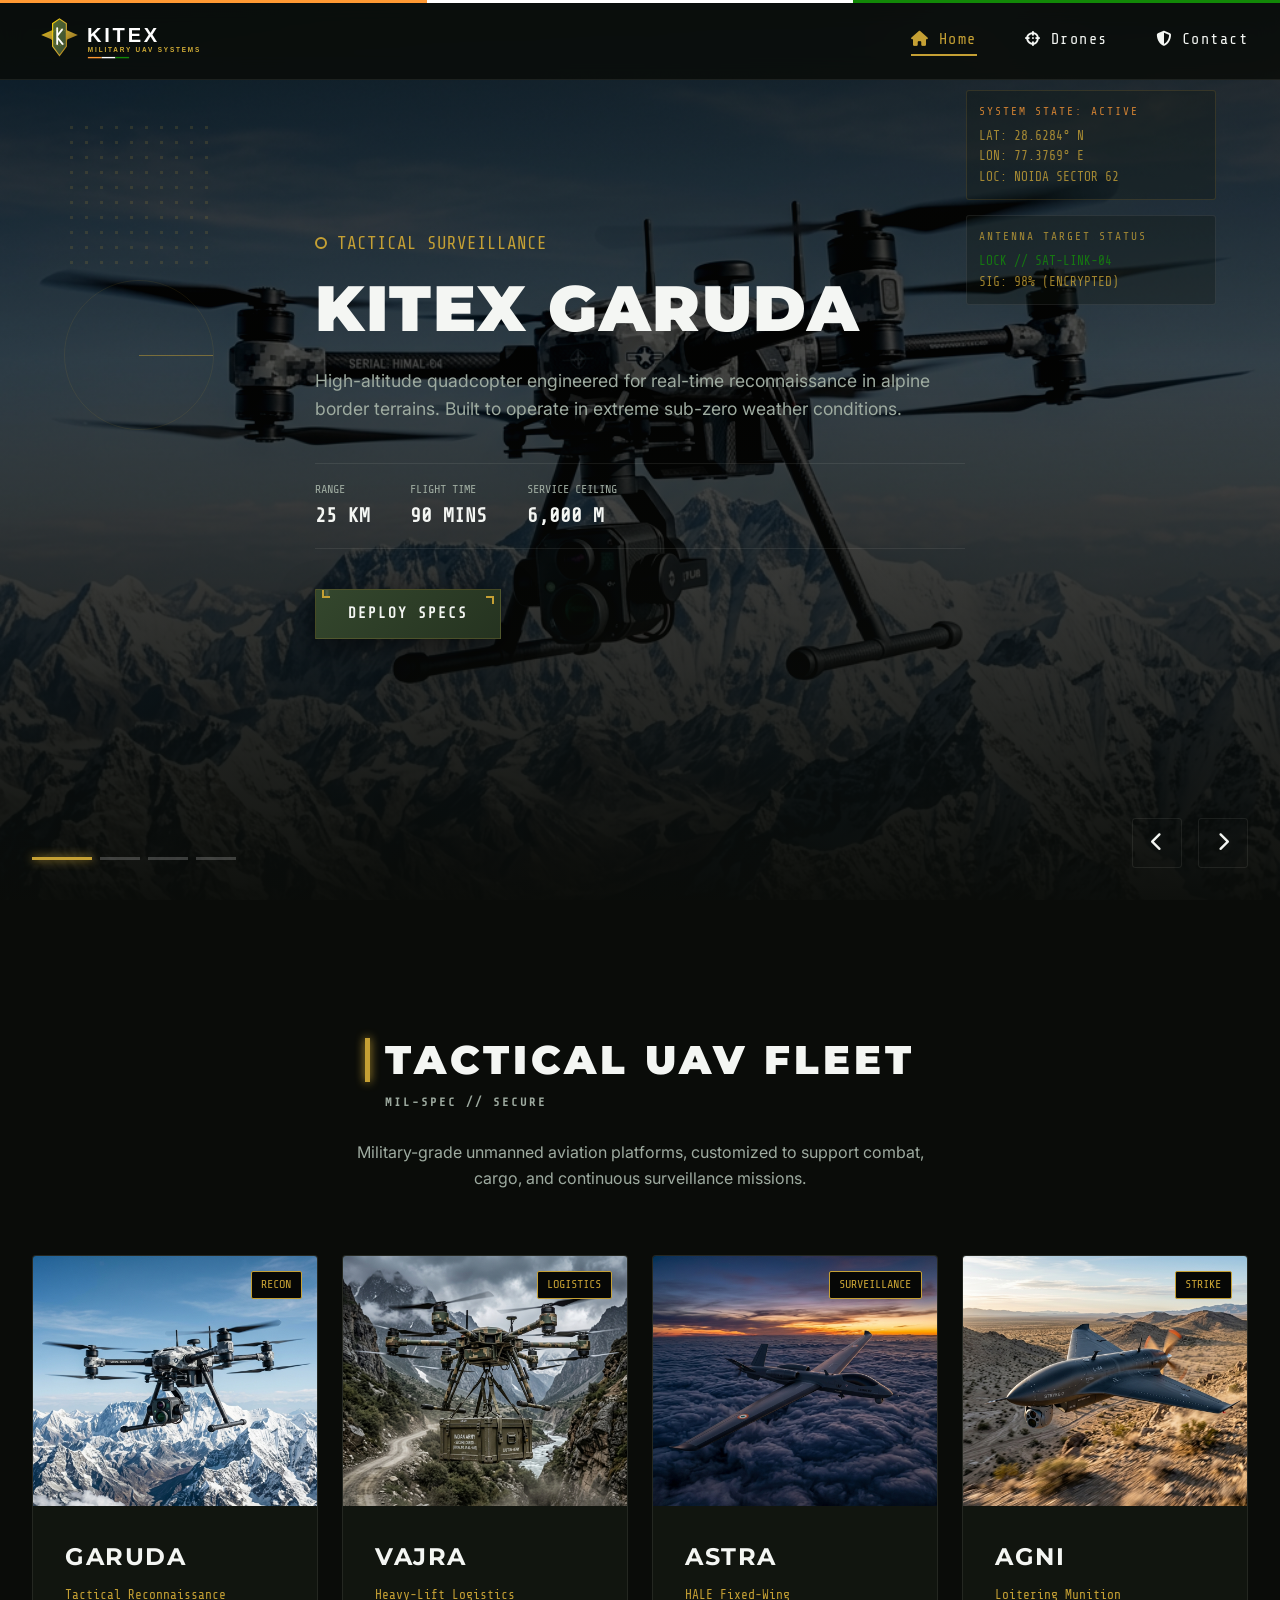
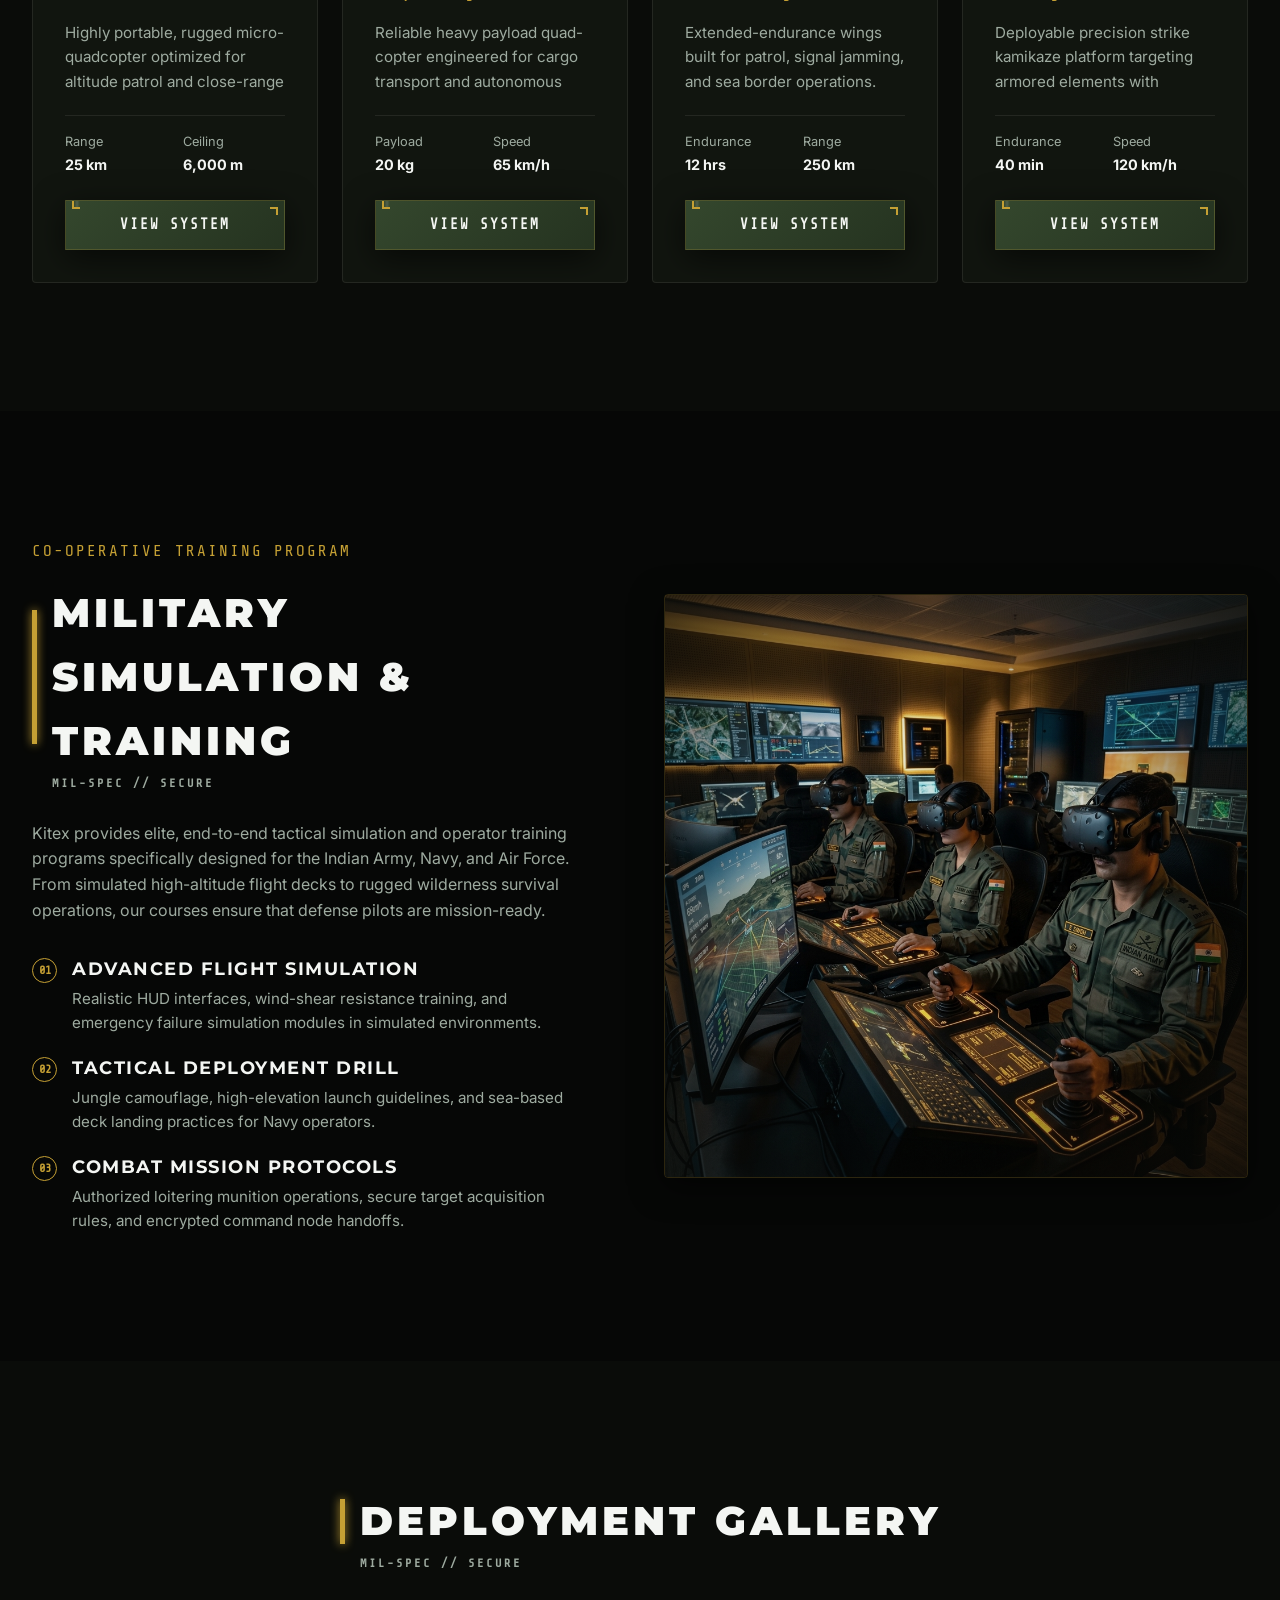
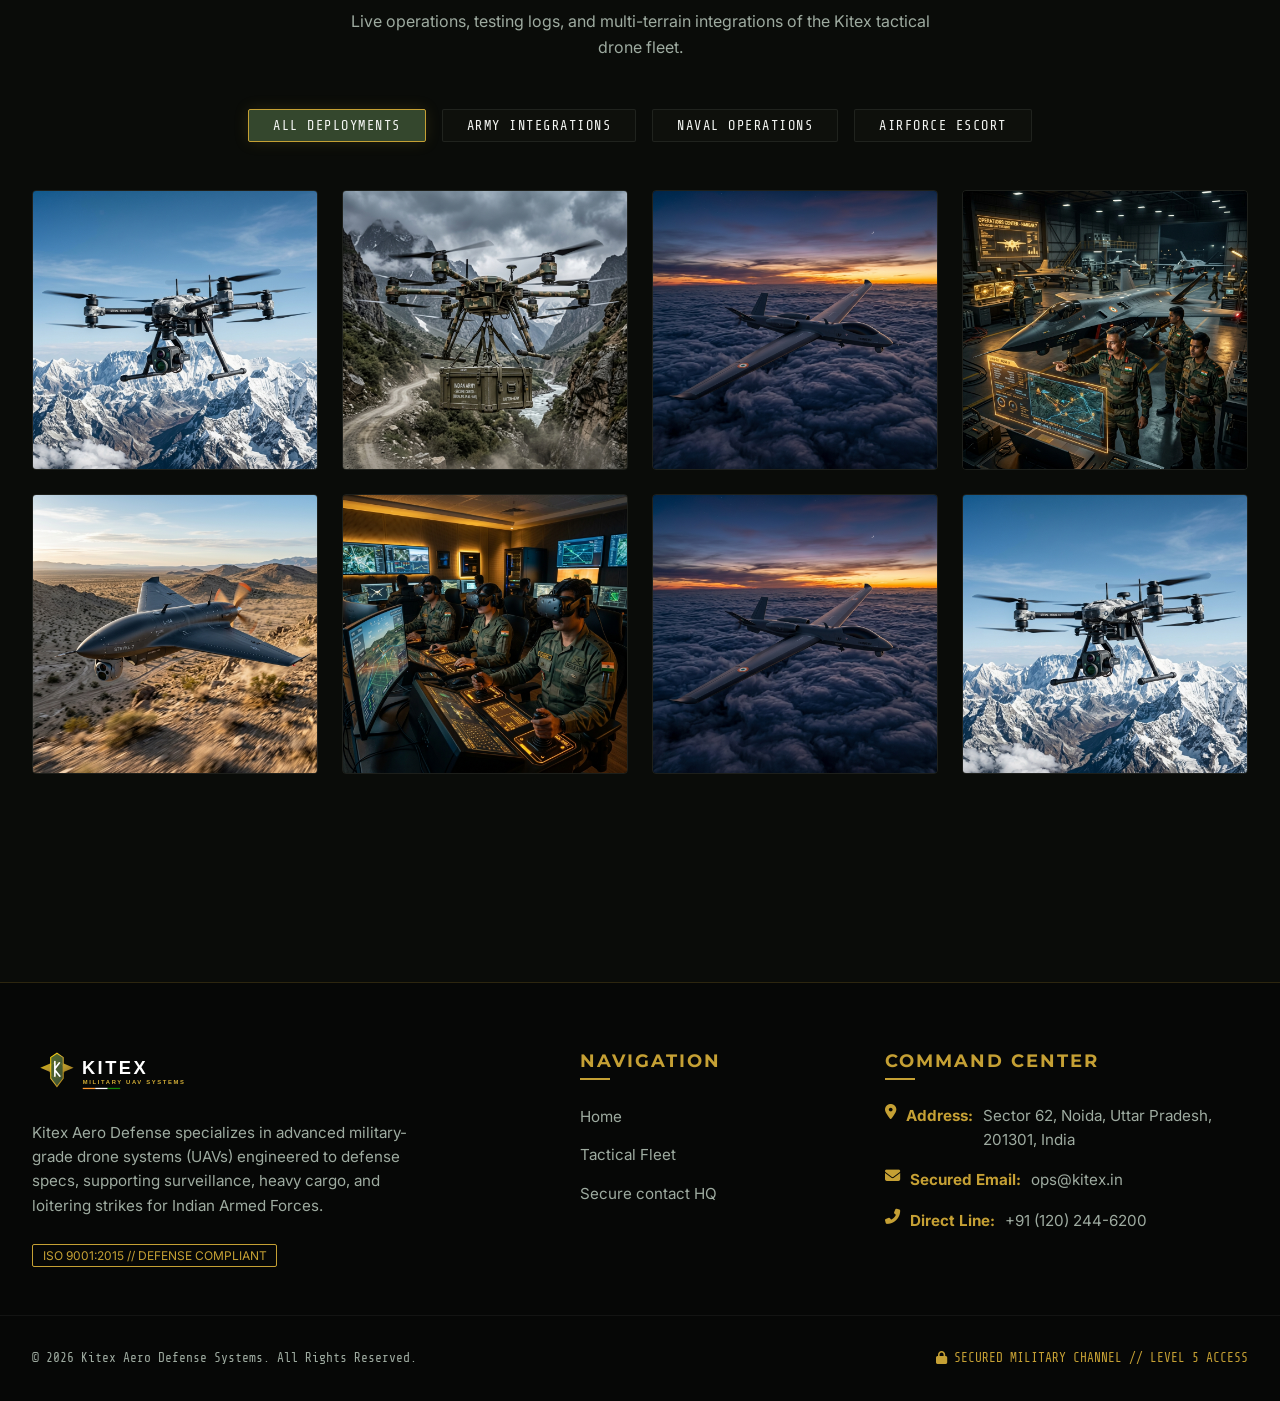
==== index.html @ 81654635 "first commit" ====
<!DOCTYPE html>
<html lang="en">
<head>
  <meta charset="UTF-8">
  <meta name="viewport" content="width=device-width, initial-scale=1.0">
  <title>Kitex | Military UAV Systems & Tactical Defense Drones</title>
  <meta name="description" content="Kitex designs and manufactures premium military-grade unmanned aerial systems (UAVs) for surveillance, heavy cargo, and precision tactical strikes for the Indian Armed Forces.">
  <link rel="stylesheet" href="css/style.css">
  <link rel="stylesheet" href="https://cdnjs.cloudflare.com/ajax/libs/font-awesome/6.4.0/css/all.min.css">
</head>
<body>
  <h1 style="position: absolute; width: 1px; height: 1px; padding: 0; margin: -1px; overflow: hidden; clip: rect(0, 0, 0, 0); white-space: nowrap; border: 0;">Kitex Aero Defense Systems - Unmanned Military UAV Fleet</h1>

  <!-- Indian Tri-Color Banner at Very Top -->
  <div class="tri-color-bar">
    <div class="tri-color-saffron"></div>
    <div class="tri-color-white"></div>
    <div class="tri-color-green"></div>
  </div>

  <!-- Global Header / Navbar -->
  <header class="header">
    <div class="container header-container">
      <a href="index.html" class="logo-wrapper">
        <img src="assets/logo.svg" alt="Kitex Logo">
      </a>
      <button class="menu-btn" aria-label="Toggle Navigation">
        <i class="fas fa-bars"></i>
      </button>
      <nav>
        <ul class="nav-links">
          <li class="active"><a href="index.html"><i class="fas fa-home"></i> Home</a></li>
          <li><a href="products.html"><i class="fas fa-crosshairs"></i> Drones</a></li>
          <li><a href="contact.html"><i class="fas fa-shield-alt"></i> Contact</a></li>
        </ul>
      </nav>
    </div>
  </header>

  <!-- Hero Section with Slideshow & Telemetry HUD -->
  <section class="hero-slider-section">
    <!-- Rotating Sweep Radar & Coordinate Overlays -->
    <div class="hud-grid-dots"></div>
    <div class="hud-grid-radar"></div>
    <div class="hud-telemetry">
      <div class="hud-box">
        <p class="mono-text" style="font-size: 0.7rem; color: var(--accent-orange);">SYSTEM STATE: ACTIVE</p>
        <p style="margin-top: 5px;">LAT: 28.6284° N</p>
        <p>LON: 77.3769° E</p>
        <p>LOC: NOIDA SECTOR 62</p>
      </div>
      <div class="hud-box" style="border-color: rgba(244, 246, 243, 0.1);">
        <p class="mono-text" style="font-size: 0.7rem;">ANTENNA TARGET STATUS</p>
        <p style="margin-top: 5px; color: var(--accent-green);">LOCK // SAT-LINK-04</p>
        <p>SIG: 98% (ENCRYPTED)</p>
      </div>
    </div>

    <div class="slider-container">
      <!-- Slide 1: Garuda -->
      <div class="slide active">
        <div class="slide-bg" style="background-image: url('assets/drone_garuda.png');"></div>
        <div class="slide-overlay">
          <div class="container">
            <div class="slide-content">
              <div class="slide-tagline">TACTICAL SURVEILLANCE</div>
              <h2 class="slide-title">KITEX GARUDA</h2>
              <p class="slide-desc">High-altitude quadcopter engineered for real-time reconnaissance in alpine border terrains. Built to operate in extreme sub-zero weather conditions.</p>
              <div class="slide-specs">
                <div class="slide-spec-item">
                  <div class="slide-spec-label">Range</div>
                  <div class="slide-spec-value">25 KM</div>
                </div>
                <div class="slide-spec-item">
                  <div class="slide-spec-label">Flight Time</div>
                  <div class="slide-spec-value">90 MINS</div>
                </div>
                <div class="slide-spec-item">
                  <div class="slide-spec-label">Service Ceiling</div>
                  <div class="slide-spec-value">6,000 M</div>
                </div>
              </div>
              <a href="products.html#garuda" class="btn-tactical corner-decors">Deploy Specs</a>
            </div>
          </div>
        </div>
      </div>

      <!-- Slide 2: Vajra -->
      <div class="slide">
        <div class="slide-bg" style="background-image: url('assets/drone_vajra.png');"></div>
        <div class="slide-overlay">
          <div class="container">
            <div class="slide-content">
              <div class="slide-tagline">HEAVY-LIFT LOGISTICS</div>
              <h2 class="slide-title">KITEX VAJRA</h2>
              <p class="slide-desc">Rugged cargo drone designed to transport high-priority military payloads, ammunition, and medical gear to forward mountain outposts.</p>
              <div class="slide-specs">
                <div class="slide-spec-item">
                  <div class="slide-spec-label">Payload Capacity</div>
                  <div class="slide-spec-value">20 KG</div>
                </div>
                <div class="slide-spec-item">
                  <div class="slide-spec-label">Flight Time</div>
                  <div class="slide-spec-value">60 MINS</div>
                </div>
                <div class="slide-spec-item">
                  <div class="slide-spec-label">Range</div>
                  <div class="slide-spec-value">40 KM</div>
                </div>
              </div>
              <a href="products.html#vajra" class="btn-tactical corner-decors">Deploy Specs</a>
            </div>
          </div>
        </div>
      </div>

      <!-- Slide 3: Astra -->
      <div class="slide">
        <div class="slide-bg" style="background-image: url('assets/drone_astra.png');"></div>
        <div class="slide-overlay">
          <div class="container">
            <div class="slide-content">
              <div class="slide-tagline">LONG-ENDURANCE PATROL</div>
              <h2 class="slide-title">KITEX ASTRA</h2>
              <p class="slide-desc">Fixed-wing UAV built for continuous border surveillance, sea patrolling, and electronic countermeasures. High stealth and low acoustic footprint.</p>
              <div class="slide-specs">
                <div class="slide-spec-item">
                  <div class="slide-spec-label">Endurance</div>
                  <div class="slide-spec-value">12 HRS</div>
                </div>
                <div class="slide-spec-item">
                  <div class="slide-spec-label">Operating Range</div>
                  <div class="slide-spec-value">250 KM</div>
                </div>
                <div class="slide-spec-item">
                  <div class="slide-spec-label">Wing Span</div>
                  <div class="slide-spec-value">4.2 M</div>
                </div>
              </div>
              <a href="products.html#astra" class="btn-tactical corner-decors">Deploy Specs</a>
            </div>
          </div>
        </div>
      </div>

      <!-- Slide 4: Agni -->
      <div class="slide">
        <div class="slide-bg" style="background-image: url('assets/drone_agni.png');"></div>
        <div class="slide-overlay">
          <div class="container">
            <div class="slide-content">
              <div class="slide-tagline">LOITERING MUNITION</div>
              <h2 class="slide-title">KITEX AGNI</h2>
              <p class="slide-desc">High-precision loitering munition (strike drone). Designed for search, tracking, and surgical strikes against armored infantry targets.</p>
              <div class="slide-specs">
                <div class="slide-spec-item">
                  <div class="slide-spec-label">Max Speed</div>
                  <div class="slide-spec-value">120 KM/H</div>
                </div>
                <div class="slide-spec-item">
                  <div class="slide-spec-label">Endurance</div>
                  <div class="slide-spec-value">40 MINS</div>
                </div>
                <div class="slide-spec-item">
                  <div class="slide-spec-label">Strike Accuracy</div>
                  <div class="slide-spec-value">&lt; 0.5 M</div>
                </div>
              </div>
              <a href="products.html#agni" class="btn-tactical corner-decors">Deploy Specs</a>
            </div>
          </div>
        </div>
      </div>
    </div>

    <!-- Slider Nav Controls -->
    <div class="slider-indicators"></div>
    <div class="slider-nav">
      <button class="slider-btn slider-prev" aria-label="Previous Slide"><i class="fas fa-chevron-left"></i></button>
      <button class="slider-btn slider-next" aria-label="Next Slide"><i class="fas fa-chevron-right"></i></button>
    </div>
  </section>

  <!-- Core Military UAV Products Grid -->
  <section class="section-padding">
    <div class="container">
      <div style="text-align: center; margin-bottom: 4rem;">
        <h2 class="section-title">Tactical UAV Fleet</h2>
        <p style="color: var(--text-muted); max-width: 600px; margin: 0 auto;">Military-grade unmanned aviation platforms, customized to support combat, cargo, and continuous surveillance missions.</p>
      </div>

      <div class="grid-4">
        <!-- Card 1: Garuda -->
        <div class="product-card">
          <div class="card-img-wrapper">
            <img src="assets/drone_garuda.png" alt="Kitex Garuda Quadcopter">
            <span class="card-tag">RECON</span>
          </div>
          <div class="card-content">
            <h3 class="card-title">GARUDA</h3>
            <div class="card-subtitle">Tactical Reconnaissance</div>
            <p class="card-desc">Highly portable, rugged micro-quadcopter optimized for altitude patrol and close-range surveillance.</p>
            <div class="card-specs">
              <div class="card-spec-item">Range <span>25 km</span></div>
              <div class="card-spec-item">Ceiling <span>6,000 m</span></div>
            </div>
            <a href="products.html#garuda" class="btn-tactical corner-decors" style="width: 100%;">View System</a>
          </div>
        </div>

        <!-- Card 2: Vajra -->
        <div class="product-card">
          <div class="card-img-wrapper">
            <img src="assets/drone_vajra.png" alt="Kitex Vajra heavy lift">
            <span class="card-tag">LOGISTICS</span>
          </div>
          <div class="card-content">
            <h3 class="card-title">VAJRA</h3>
            <div class="card-subtitle">Heavy-Lift Logistics</div>
            <p class="card-desc">Reliable heavy payload quad-copter engineered for cargo transport and autonomous cargo drop.</p>
            <div class="card-specs">
              <div class="card-spec-item">Payload <span>20 kg</span></div>
              <div class="card-spec-item">Speed <span>65 km/h</span></div>
            </div>
            <a href="products.html#vajra" class="btn-tactical corner-decors" style="width: 100%;">View System</a>
          </div>
        </div>

        <!-- Card 3: Astra -->
        <div class="product-card">
          <div class="card-img-wrapper">
            <img src="assets/drone_astra.png" alt="Kitex Astra Wing">
            <span class="card-tag">SURVEILLANCE</span>
          </div>
          <div class="card-content">
            <h3 class="card-title">ASTRA</h3>
            <div class="card-subtitle">HALE Fixed-Wing</div>
            <p class="card-desc">Extended-endurance wings built for patrol, signal jamming, and sea border operations.</p>
            <div class="card-specs">
              <div class="card-spec-item">Endurance <span>12 hrs</span></div>
              <div class="card-spec-item">Range <span>250 km</span></div>
            </div>
            <a href="products.html#astra" class="btn-tactical corner-decors" style="width: 100%;">View System</a>
          </div>
        </div>

        <!-- Card 4: Agni -->
        <div class="product-card">
          <div class="card-img-wrapper">
            <img src="assets/drone_agni.png" alt="Kitex Agni Kamikaze">
            <span class="card-tag">STRIKE</span>
          </div>
          <div class="card-content">
            <h3 class="card-title">AGNI</h3>
            <div class="card-subtitle">Loitering Munition</div>
            <p class="card-desc">Deployable precision strike kamikaze platform targeting armored elements with supreme tactical accuracy.</p>
            <div class="card-specs">
              <div class="card-spec-item">Endurance <span>40 min</span></div>
              <div class="card-spec-item">Speed <span>120 km/h</span></div>
            </div>
            <a href="products.html#agni" class="btn-tactical corner-decors" style="width: 100%;">View System</a>
          </div>
        </div>
      </div>
    </div>
  </section>

  <!-- Training & Tactical Simulation Services Section -->
  <section class="training-section section-padding">
    <div class="container grid-2">
      <div class="training-content">
        <p class="mono-text">CO-OPERATIVE TRAINING PROGRAM</p>
        <h2 class="section-title" style="margin-top: 1rem;">Military Simulation & Training</h2>
        <p style="color: var(--text-muted); margin-bottom: 2rem;">Kitex provides elite, end-to-end tactical simulation and operator training programs specifically designed for the Indian Army, Navy, and Air Force. From simulated high-altitude flight decks to rugged wilderness survival operations, our courses ensure that defense pilots are mission-ready.</p>
        
        <div class="training-feature-list">
          <div class="training-feature-item">
            <div class="training-feature-icon">01</div>
            <div class="training-feature-text">
              <h4>Advanced Flight Simulation</h4>
              <p>Realistic HUD interfaces, wind-shear resistance training, and emergency failure simulation modules in simulated environments.</p>
            </div>
          </div>
          <div class="training-feature-item">
            <div class="training-feature-icon">02</div>
            <div class="training-feature-text">
              <h4>Tactical Deployment Drill</h4>
              <p>Jungle camouflage, high-elevation launch guidelines, and sea-based deck landing practices for Navy operators.</p>
            </div>
          </div>
          <div class="training-feature-item">
            <div class="training-feature-icon">03</div>
            <div class="training-feature-text">
              <h4>Combat Mission Protocols</h4>
              <p>Authorized loitering munition operations, secure target acquisition rules, and encrypted command node handoffs.</p>
            </div>
          </div>
        </div>
      </div>

      <div class="training-img-col">
        <div class="training-img-wrapper">
          <img src="assets/training_service.png" alt="Indian Military officers undergoing simulator training for UAV systems">
        </div>
      </div>
    </div>
  </section>

  <!-- Interactive Deployment Gallery Section -->
  <section class="section-padding">
    <div class="container">
      <div style="text-align: center; margin-bottom: 3rem;">
        <h2 class="section-title">Deployment Gallery</h2>
        <p style="color: var(--text-muted); max-width: 600px; margin: 0.5rem auto 0;">Live operations, testing logs, and multi-terrain integrations of the Kitex tactical drone fleet.</p>
      </div>

      <!-- Category Filter Tabs -->
      <div class="gallery-filters">
        <button class="filter-btn active" data-filter="all">ALL DEPLOYMENTS</button>
        <button class="filter-btn" data-filter="army">ARMY INTEGRATIONS</button>
        <button class="filter-btn" data-filter="navy">NAVAL OPERATIONS</button>
        <button class="filter-btn" data-filter="airforce">AIRFORCE ESCORT</button>
      </div>

      <!-- Gallery Grid -->
      <div class="gallery-grid">
        <div class="gallery-item show" data-category="army">
          <img src="assets/drone_garuda.png" alt="Garuda High-Altitude Testing">
          <div class="gallery-item-overlay">
            <h4 class="gallery-item-title">Garuda Peak Testing</h4>
            <span class="gallery-item-category">Army // Ladakh Altitude trial</span>
          </div>
        </div>
        <div class="gallery-item show" data-category="army">
          <img src="assets/drone_vajra.png" alt="Vajra Cargo Drop Thar Desert">
          <div class="gallery-item-overlay">
            <h4 class="gallery-item-title">Vajra Supply Mission</h4>
            <span class="gallery-item-category">Army // Desert outposts cargo drop</span>
          </div>
        </div>
        <div class="gallery-item show" data-category="navy">
          <img src="assets/drone_astra.png" alt="Astra Maritime Border Guard">
          <div class="gallery-item-overlay">
            <h4 class="gallery-item-title">Astra Coastal Recon</h4>
            <span class="gallery-item-category">Navy // Sea border radar patrol</span>
          </div>
        </div>
        <div class="gallery-item show" data-category="airforce">
          <img src="assets/kitex_hero.png" alt="Kitex Hangar Command Operations">
          <div class="gallery-item-overlay">
            <h4 class="gallery-item-title">Hangar Fleet Setup</h4>
            <span class="gallery-item-category">Airforce // Command center inspections</span>
          </div>
        </div>
        <div class="gallery-item show" data-category="army">
          <img src="assets/drone_agni.png" alt="Agni Loitering Munition Precision Strike">
          <div class="gallery-item-overlay">
            <h4 class="gallery-item-title">Agni Live Strike Test</h4>
            <span class="gallery-item-category">Army // Tactical target destruction</span>
          </div>
        </div>
        <div class="gallery-item show" data-category="navy">
          <img src="assets/training_service.png" alt="Naval officer training simulation">
          <div class="gallery-item-overlay">
            <h4 class="gallery-item-title">Deck Simulator Flight</h4>
            <span class="gallery-item-category">Navy // Flight deck simulator training</span>
          </div>
        </div>
        <div class="gallery-item show" data-category="airforce">
          <img src="assets/drone_astra.png" alt="Astra stealth high altitude flight">
          <div class="gallery-item-overlay">
            <h4 class="gallery-item-title">Astra High-Altitude Cruise</h4>
            <span class="gallery-item-category">Airforce // Stealth border tracking</span>
          </div>
        </div>
        <div class="gallery-item show" data-category="army">
          <img src="assets/drone_garuda.png" alt="Garuda thermal night vision testing">
          <div class="gallery-item-overlay">
            <h4 class="gallery-item-title">Garuda Thermal Patrol</h4>
            <span class="gallery-item-category">Army // Night vision simulation logs</span>
          </div>
        </div>
      </div>
    </div>
  </section>

  <!-- Image Lightbox Modal -->
  <div id="lightbox" class="lightbox" aria-hidden="true" role="dialog">
    <div class="lightbox-content">
      <span class="lightbox-close" aria-label="Close Lightbox">&times;</span>
      <img src="" alt="Enlarged Image">
      <div class="lightbox-caption"></div>
    </div>
  </div>

  <!-- Global Footer -->
  <footer class="footer">
    <div class="container footer-grid">
      <div class="footer-info">
        <img src="assets/logo.svg" alt="Kitex Logo" class="footer-logo">
        <p class="footer-desc">Kitex Aero Defense specializes in advanced military-grade drone systems (UAVs) engineered to defense specs, supporting surveillance, heavy cargo, and loitering strikes for Indian Armed Forces.</p>
        <span class="footer-badge">ISO 9001:2015 // DEFENSE COMPLIANT</span>
      </div>

      <div class="footer-nav">
        <h4 class="footer-title">Navigation</h4>
        <ul class="footer-links">
          <li><a href="index.html">Home</a></li>
          <li><a href="products.html">Tactical Fleet</a></li>
          <li><a href="contact.html">Secure contact HQ</a></li>
        </ul>
      </div>

      <div class="footer-contact">
        <h4 class="footer-title">Command Center</h4>
        <ul class="footer-contact-info">
          <li><i class="fas fa-map-marker-alt" style="color: var(--accent-gold);"></i> <span>Address:</span> Sector 62, Noida, Uttar Pradesh, 201301, India</li>
          <li><i class="fas fa-envelope" style="color: var(--accent-gold);"></i> <span>Secured Email:</span> ops@kitex.in</li>
          <li><i class="fas fa-phone-alt" style="color: var(--accent-gold);"></i> <span>Direct Line:</span> +91 (120) 244-6200</li>
        </ul>
      </div>
    </div>

    <div class="container footer-bottom">
      <p>&copy; 2026 Kitex Aero Defense Systems. All Rights Reserved.</p>
      <p style="color: var(--accent-gold);"><i class="fas fa-lock"></i> SECURED MILITARY CHANNEL // LEVEL 5 ACCESS</p>
    </div>
  </footer>

  <script src="js/main.js"></script>
</body>
</html>
---- css/style.css ----
/* 
  KITEX - Military UAV Systems
  Global Stylesheet & Design System
*/

@import url('https://fonts.googleapis.com/css2?family=Inter:wght@300;400;500;600;700&family=Montserrat:ital,wght@0,300;0,400;0,700;0,900;1,700&family=Share+Tech+Mono&display=swap');

:root {
  /* Color Palette - Indian Military Theme (Olive Green, Gold, Dark Stealth) */
  --bg-dark: #0a0c09;
  --bg-darker: #060706;
  --bg-card: #11150f;
  --primary-olive: #34472d;
  --primary-olive-rgb: 52, 71, 45;
  --primary-light: #4c6643;
  --accent-gold: #c5a034;
  --accent-gold-rgb: 197, 160, 52;
  --accent-gold-glow: rgba(197, 160, 52, 0.4);
  --accent-orange: #ff9933; /* Indian Saffron */
  --accent-green: #128807;  /* Indian Green */
  --text-white: #f4f6f3;
  --text-muted: #9eaba0;
  
  /* Fonts */
  --font-title: 'Montserrat', sans-serif;
  --font-body: 'Inter', sans-serif;
  --font-mono: 'Share Tech Mono', monospace;
  
  /* Layout */
  --nav-height: 80px;
  --transition-fast: 0.25s cubic-bezier(0.4, 0, 0.2, 1);
  --transition-smooth: 0.5s cubic-bezier(0.4, 0, 0.2, 1);
  
  /* Shadows & Borders */
  --border-tactical: 1px solid rgba(197, 160, 52, 0.2);
  --border-glass: 1px solid rgba(244, 246, 243, 0.08);
  --shadow-hud: 0 8px 32px 0 rgba(0, 0, 0, 0.6);
  --shadow-gold: 0 0 15px rgba(197, 160, 52, 0.15);
}

/* --- Base Reset & Core --- */
*, *::before, *::after {
  box-sizing: border-box;
  margin: 0;
  padding: 0;
}

html {
  scroll-behavior: smooth;
  font-size: 16px;
  overflow-x: hidden;
}

body {
  background-color: var(--bg-dark);
  color: var(--text-white);
  font-family: var(--font-body);
  line-height: 1.6;
  overflow-x: hidden;
  /* Dotted HUD grid pattern mixed with repeating camouflage pattern background */
  background-image: 
    radial-gradient(rgba(197, 160, 52, 0.08) 1px, transparent 0),
    url("data:image/svg+xml,%3Csvg width='160' height='160' viewBox='0 0 160 160' xmlns='http://www.w3.org/2000/svg'%3E%3Crect width='160' height='160' fill='%230a0c09'/%3E%3Cpath d='M0 20 C20 40, 60 10, 80 30 C100 50, 140 10, 160 30 L160 80 C140 60, 100 90, 80 70 C60 50, 20 90, 0 70 Z' fill='%2311150f' fill-opacity='0.25'/%3E%3Cpath d='M160 100 C140 120, 100 90, 80 110 C60 130, 20 90, 0 110 L0 160 C20 140, 60 170, 80 150 C100 130, 140 170, 160 150 Z' fill='%2311150f' fill-opacity='0.25'/%3E%3Cpath d='M40 50 C60 70, 100 40, 120 60 L120 100 C100 80, 60 110, 40 90 Z' fill='%231b2518' fill-opacity='0.2'/%3E%3C/svg%3E");
  background-size: 40px 40px, 320px 320px;
  background-attachment: fixed;
}

/* Scrollbar Style */
::-webkit-scrollbar {
  width: 8px;
}
::-webkit-scrollbar-track {
  background: var(--bg-darker);
}
::-webkit-scrollbar-thumb {
  background: var(--primary-olive);
  border-radius: 4px;
  border: 2px solid var(--bg-darker);
}
::-webkit-scrollbar-thumb:hover {
  background: var(--accent-gold);
}

a {
  color: inherit;
  text-decoration: none;
  transition: var(--transition-fast);
}

img {
  max-width: 100%;
  display: block;
}

ul {
  list-style: none;
}

/* --- Typography Utilities --- */
h1, h2, h3, h4, h5, h6 {
  font-family: var(--font-title);
  font-weight: 700;
  letter-spacing: 1.5px;
  text-transform: uppercase;
  color: var(--text-white);
}

.mono-text {
  font-family: var(--font-mono);
  letter-spacing: 2px;
  color: var(--accent-gold);
  text-transform: uppercase;
}

/* Stencil title ornament */
.section-title {
  position: relative;
  font-size: 2.5rem;
  font-weight: 900;
  letter-spacing: 4px;
  margin-bottom: 3rem;
  padding-left: 20px;
  display: inline-block;
}
.section-title::before {
  content: '';
  position: absolute;
  left: 0;
  top: 15%;
  height: 70%;
  width: 5px;
  background: var(--accent-gold);
  box-shadow: 0 0 10px var(--accent-gold);
}
.section-title::after {
  content: 'MIL-SPEC // SECURE';
  position: absolute;
  bottom: -20px;
  left: 20px;
  font-family: var(--font-mono);
  font-size: 0.75rem;
  letter-spacing: 3px;
  color: var(--text-muted);
}

/* --- Layout Components --- */
.container {
  max-width: 1300px;
  margin: 0 auto;
  padding: 0 2rem;
}

.grid-2 {
  display: grid;
  grid-template-columns: repeat(2, 1fr);
  gap: 3rem;
  align-items: center;
}

.grid-3 {
  display: grid;
  grid-template-columns: repeat(3, 1fr);
  gap: 2rem;
}

.grid-4 {
  display: grid;
  grid-template-columns: repeat(4, 1fr);
  gap: 1.5rem;
}

/* Glassmorphism Panel */
.panel-glass {
  background: var(--glass-bg);
  backdrop-filter: blur(12px);
  border: var(--border-glass);
  box-shadow: var(--shadow-hud);
  border-radius: 4px;
  padding: 2rem;
  position: relative;
  overflow: hidden;
}
.panel-glass::before {
  content: '';
  position: absolute;
  top: 0;
  left: 0;
  width: 100%;
  height: 2px;
  background: linear-gradient(90deg, var(--accent-orange), #fff, var(--accent-green));
  opacity: 0.6;
}

/* --- Buttons --- */
.btn-tactical {
  display: inline-flex;
  align-items: center;
  justify-content: center;
  padding: 0.8rem 2rem;
  background: linear-gradient(135deg, var(--primary-olive), #253320);
  border: var(--border-tactical);
  color: var(--text-white);
  font-family: var(--font-mono);
  font-size: 0.9rem;
  font-weight: bold;
  letter-spacing: 2px;
  text-transform: uppercase;
  cursor: pointer;
  position: relative;
  overflow: hidden;
  transition: var(--transition-fast);
  box-shadow: var(--shadow-hud);
}
.btn-tactical::before {
  content: '';
  position: absolute;
  top: 0;
  left: -100%;
  width: 100%;
  height: 100%;
  background: linear-gradient(90deg, transparent, rgba(255, 255, 255, 0.15), transparent);
  transition: 0.6s;
}
.btn-tactical:hover::before {
  left: 100%;
}
.btn-tactical:hover {
  border-color: var(--accent-gold);
  box-shadow: 0 0 15px rgba(197, 160, 52, 0.3);
  color: var(--accent-gold);
  transform: translateY(-2px);
}
.btn-tactical:active {
  transform: translateY(0);
}

/* Corner angles for buttons/containers */
.corner-decors {
  position: relative;
}
.corner-decors::after {
  content: '';
  position: absolute;
  top: 6px;
  right: 6px;
  width: 8px;
  height: 8px;
  border-top: 2px solid var(--accent-gold);
  border-right: 2px solid var(--accent-gold);
  pointer-events: none;
}
.corner-decors::before {
  content: '';
  position: absolute;
  bottom: 6px;
  left: 6px;
  width: 8px;
  height: 8px;
  border-bottom: 2px solid var(--accent-gold);
  border-left: 2px solid var(--accent-gold);
  pointer-events: none;
}

/* --- Global Navigation --- */
.header {
  position: fixed;
  top: 0;
  left: 0;
  width: 100%;
  height: var(--nav-height);
  background: rgba(10, 12, 9, 0.85);
  backdrop-filter: blur(12px);
  border-bottom: var(--border-glass);
  z-index: 1000;
  transition: var(--transition-fast);
}
.header.scrolled {
  height: 70px;
  background: rgba(6, 7, 6, 0.95);
  box-shadow: 0 4px 20px rgba(0, 0, 0, 0.5);
}
.header-container {
  display: flex;
  justify-content: space-between;
  align-items: center;
  height: 100%;
}
.logo-wrapper {
  height: 55px;
  display: flex;
  align-items: center;
}
.logo-wrapper img {
  height: 100%;
  width: auto;
}

.nav-links {
  display: flex;
  gap: 3rem;
  align-items: center;
}
.nav-links a {
  font-family: var(--font-mono);
  font-size: 0.95rem;
  font-weight: 500;
  letter-spacing: 1.5px;
  color: var(--text-white);
  padding: 0.5rem 0;
  position: relative;
}
.nav-links a::after {
  content: '';
  position: absolute;
  bottom: 0;
  left: 0;
  width: 0;
  height: 2px;
  background: var(--accent-gold);
  transition: var(--transition-fast);
}
.nav-links a:hover {
  color: var(--accent-gold);
}
.nav-links a:hover::after {
  width: 100%;
}
.nav-links li.active a {
  color: var(--accent-gold);
}
.nav-links li.active a::after {
  width: 100%;
}

.menu-btn {
  display: none;
  cursor: pointer;
  background: none;
  border: none;
  color: var(--text-white);
  font-size: 1.8rem;
}

/* Indian flag color thin indicator bar at top of header */
.tri-color-bar {
  position: absolute;
  top: 0;
  left: 0;
  width: 100%;
  height: 3px;
  display: grid;
  grid-template-columns: repeat(3, 1fr);
  z-index: 1001;
}
.tri-color-saffron { background-color: var(--accent-orange); }
.tri-color-white { background-color: #ffffff; }
.tri-color-green { background-color: var(--accent-green); }

/* --- Footer --- */
.footer {
  background-color: var(--bg-darker);
  border-top: var(--border-tactical);
  padding: 4rem 0 2rem;
  margin-top: 5rem;
  position: relative;
}
.footer-grid {
  display: grid;
  grid-template-columns: 2fr 1fr 1.5fr;
  gap: 4rem;
  margin-bottom: 3rem;
}
.footer-logo {
  height: 50px;
  margin-bottom: 1.5rem;
}
.footer-desc {
  color: var(--text-muted);
  font-size: 0.95rem;
  margin-bottom: 1.5rem;
  max-width: 400px;
}
.footer-title {
  font-size: 1.1rem;
  letter-spacing: 2px;
  margin-bottom: 1.5rem;
  color: var(--accent-gold);
  position: relative;
  display: inline-block;
  padding-bottom: 5px;
}
.footer-title::after {
  content: '';
  position: absolute;
  bottom: 0;
  left: 0;
  width: 30px;
  height: 2px;
  background-color: var(--accent-gold);
}
.footer-links li {
  margin-bottom: 0.8rem;
}
.footer-links a {
  color: var(--text-muted);
  font-size: 0.95rem;
}
.footer-links a:hover {
  color: var(--accent-gold);
  padding-left: 5px;
}
.footer-contact-info li {
  margin-bottom: 1rem;
  display: flex;
  align-items: flex-start;
  gap: 10px;
  font-size: 0.95rem;
  color: var(--text-muted);
}
.footer-contact-info span {
  color: var(--accent-gold);
  font-weight: bold;
}
.footer-bottom {
  border-top: 1px solid rgba(244, 246, 243, 0.05);
  padding-top: 2rem;
  display: flex;
  justify-content: space-between;
  align-items: center;
  font-family: var(--font-mono);
  font-size: 0.8rem;
  color: var(--text-muted);
}
.footer-badge {
  border: 1px solid var(--accent-gold);
  padding: 0.2rem 0.6rem;
  color: var(--accent-gold);
  border-radius: 2px;
  font-size: 0.75rem;
}

/* --- HOME PAGE SPECIFICS --- */

/* Hero Slider Section */
.hero-slider-section {
  position: relative;
  height: 100vh;
  min-height: 700px;
  overflow: hidden;
  background-color: var(--bg-darker);
}
.slider-container {
  position: relative;
  width: 100%;
  height: 100%;
}
.slide {
  position: absolute;
  top: 0;
  left: 0;
  width: 100%;
  height: 100%;
  opacity: 0;
  visibility: hidden;
  transition: opacity 1s ease-in-out, visibility 1s ease-in-out;
  z-index: 1;
}
.slide.active {
  opacity: 1;
  visibility: visible;
  z-index: 2;
}
.slide-bg {
  position: absolute;
  top: 0;
  left: 0;
  width: 100%;
  height: 100%;
  background-size: cover;
  background-position: center;
  filter: brightness(0.4) contrast(1.1);
  transform: scale(1.1);
  transition: transform 6s ease-out;
}
.slide.active .slide-bg {
  transform: scale(1.0);
}
.slide-overlay {
  position: absolute;
  top: 0;
  left: 0;
  width: 100%;
  height: 100%;
  background: linear-gradient(0deg, rgba(10, 12, 9, 0.95) 0%, rgba(10, 12, 9, 0.2) 60%, rgba(10, 12, 9, 0.5) 100%);
  display: flex;
  align-items: center;
  z-index: 2;
}
.slide-content {
  max-width: 650px;
  padding-bottom: 2rem;
  opacity: 0;
  transform: translateY(30px);
  transition: opacity 0.8s ease-out 0.5s, transform 0.8s ease-out 0.5s;
}
.slide.active .slide-content {
  opacity: 1;
  transform: translateY(0);
}
.slide-tagline {
  color: var(--accent-gold);
  font-family: var(--font-mono);
  font-size: 1.1rem;
  margin-bottom: 1rem;
  display: flex;
  align-items: center;
  gap: 10px;
}
.slide-tagline::before {
  content: '';
  width: 12px;
  height: 12px;
  border: 2px solid var(--accent-gold);
  border-radius: 50%;
  display: inline-block;
  animation: pulse-glow 1.5s infinite;
}
.slide-title {
  font-size: 4rem;
  font-weight: 900;
  line-height: 1.1;
  margin-bottom: 1.5rem;
}
.slide-desc {
  font-size: 1.1rem;
  color: var(--text-muted);
  margin-bottom: 2.5rem;
}
.slide-specs {
  display: flex;
  gap: 2.5rem;
  margin-bottom: 2.5rem;
  border-top: var(--border-glass);
  border-bottom: var(--border-glass);
  padding: 1rem 0;
}
.slide-spec-item {
  font-family: var(--font-mono);
}
.slide-spec-label {
  font-size: 0.75rem;
  color: var(--text-muted);
  text-transform: uppercase;
}
.slide-spec-value {
  font-size: 1.25rem;
  color: var(--text-white);
  font-weight: bold;
}

/* Slider HUD Telemetry Overlays */
.hud-telemetry {
  position: absolute;
  top: 10%;
  right: 5%;
  width: 250px;
  font-family: var(--font-mono);
  font-size: 0.8rem;
  color: var(--accent-gold);
  z-index: 10;
  pointer-events: none;
  opacity: 0.8;
  display: flex;
  flex-direction: column;
  gap: 15px;
}
.hud-box {
  background: rgba(17, 21, 15, 0.4);
  border: var(--border-tactical);
  padding: 12px;
  border-radius: 3px;
  backdrop-filter: blur(4px);
}
.hud-grid-dots {
  position: absolute;
  top: 120px;
  left: 5%;
  width: 150px;
  height: 150px;
  background-image: radial-gradient(rgba(197, 160, 52, 0.3) 1.5px, transparent 0);
  background-size: 15px 15px;
  pointer-events: none;
  z-index: 10;
  opacity: 0.5;
}
.hud-grid-radar {
  position: absolute;
  top: 280px;
  left: 5%;
  width: 150px;
  height: 150px;
  border: 1px solid rgba(197, 160, 52, 0.2);
  border-radius: 50%;
  pointer-events: none;
  z-index: 10;
  opacity: 0.5;
}
.hud-grid-radar::before {
  content: '';
  position: absolute;
  top: 50%;
  left: 50%;
  width: 50%;
  height: 1px;
  background: var(--accent-gold);
  transform-origin: 0 0;
  animation: radar-sweep 4s linear infinite;
}

/* Slider Controls */
.slider-nav {
  position: absolute;
  bottom: 2rem;
  right: 2rem;
  z-index: 10;
  display: flex;
  gap: 1rem;
}
.slider-btn {
  width: 50px;
  height: 50px;
  border-radius: 3px;
  background: var(--glass-bg);
  border: var(--border-glass);
  color: var(--text-white);
  font-size: 1.2rem;
  cursor: pointer;
  display: flex;
  align-items: center;
  justify-content: center;
  transition: var(--transition-fast);
}
.slider-btn:hover {
  border-color: var(--accent-gold);
  color: var(--accent-gold);
  background: rgba(197, 160, 52, 0.1);
}

.slider-indicators {
  position: absolute;
  bottom: 2.5rem;
  left: 2rem;
  z-index: 10;
  display: flex;
  gap: 0.5rem;
}
.indicator {
  width: 40px;
  height: 3px;
  background: rgba(255, 255, 255, 0.2);
  cursor: pointer;
  transition: var(--transition-fast);
}
.indicator.active {
  background: var(--accent-gold);
  box-shadow: 0 0 10px var(--accent-gold);
  width: 60px;
}

/* Home Products Section */
.section-padding {
  padding: 8rem 0;
}

.product-card {
  position: relative;
  background: var(--bg-card);
  border: var(--border-glass);
  border-radius: 4px;
  overflow: hidden;
  transition: var(--transition-smooth);
}
.product-card:hover {
  transform: translateY(-10px);
  border-color: var(--accent-gold);
  box-shadow: var(--shadow-gold), var(--shadow-hud);
}
.card-img-wrapper {
  height: 250px;
  overflow: hidden;
  position: relative;
  background-color: #0d100b;
}
.card-img-wrapper img {
  width: 100%;
  height: 100%;
  object-fit: cover;
  transition: var(--transition-smooth);
}
.product-card:hover .card-img-wrapper img {
  transform: scale(1.08);
}
.card-tag {
  position: absolute;
  top: 15px;
  right: 15px;
  background: var(--bg-darker);
  border: 1px solid var(--accent-gold);
  color: var(--accent-gold);
  padding: 0.2rem 0.6rem;
  font-family: var(--font-mono);
  font-size: 0.75rem;
  border-radius: 2px;
}
.card-content {
  padding: 2rem;
}
.card-title {
  font-size: 1.5rem;
  margin-bottom: 0.5rem;
}
.card-subtitle {
  font-family: var(--font-mono);
  font-size: 0.8rem;
  color: var(--accent-gold);
  margin-bottom: 1rem;
}
.card-desc {
  color: var(--text-muted);
  font-size: 0.95rem;
  margin-bottom: 1.5rem;
  height: 70px;
  overflow: hidden;
}
.card-specs {
  display: grid;
  grid-template-columns: repeat(2, 1fr);
  gap: 1rem;
  border-top: var(--border-glass);
  padding-top: 1rem;
  margin-bottom: 1.5rem;
}
.card-spec-item {
  font-size: 0.8rem;
  color: var(--text-muted);
}
.card-spec-item span {
  display: block;
  font-weight: bold;
  color: var(--text-white);
  font-size: 0.9rem;
}

/* Home Military Training & Simulation Section */
.training-section {
  background-color: var(--bg-darker);
  position: relative;
  overflow: hidden;
}
.training-content {
  padding-right: 2rem;
}
.training-img-wrapper {
  position: relative;
  border: var(--border-tactical);
  border-radius: 4px;
  overflow: hidden;
  box-shadow: var(--shadow-hud);
}
.training-img-wrapper img {
  filter: saturate(0.85) brightness(0.9);
}
.training-img-wrapper::after {
  content: '';
  position: absolute;
  top: 0;
  left: 0;
  width: 100%;
  height: 100%;
  background: radial-gradient(circle, transparent 40%, rgba(10,12,9,0.7) 100%);
  pointer-events: none;
}
.training-feature-list {
  margin-top: 2rem;
  display: flex;
  flex-direction: column;
  gap: 1.2rem;
}
.training-feature-item {
  display: flex;
  gap: 15px;
  align-items: flex-start;
}
.training-feature-icon {
  width: 25px;
  height: 25px;
  display: flex;
  align-items: center;
  justify-content: center;
  border: 1px solid var(--accent-gold);
  border-radius: 50%;
  color: var(--accent-gold);
  font-family: var(--font-mono);
  font-size: 0.75rem;
  font-weight: bold;
  flex-shrink: 0;
  margin-top: 3px;
}
.training-feature-text h4 {
  font-size: 1.1rem;
  margin-bottom: 0.2rem;
}
.training-feature-text p {
  font-size: 0.95rem;
  color: var(--text-muted);
}

/* Gallery Section */
.gallery-filters {
  display: flex;
  justify-content: center;
  gap: 1rem;
  margin-bottom: 3rem;
  flex-wrap: wrap;
}
.filter-btn {
  background: rgba(17, 21, 15, 0.6);
  border: var(--border-glass);
  color: var(--text-white);
  padding: 0.5rem 1.5rem;
  font-family: var(--font-mono);
  font-size: 0.85rem;
  letter-spacing: 1.5px;
  cursor: pointer;
  border-radius: 2px;
  transition: var(--transition-fast);
}
.filter-btn:hover {
  border-color: var(--accent-gold);
  color: var(--accent-gold);
}
.filter-btn.active {
  background: var(--primary-olive);
  border-color: var(--accent-gold);
  color: var(--text-white);
  box-shadow: var(--shadow-gold);
}

.gallery-grid {
  display: grid;
  grid-template-columns: repeat(4, 1fr);
  gap: 1.5rem;
}
.gallery-item {
  position: relative;
  height: 280px;
  border-radius: 4px;
  overflow: hidden;
  border: var(--border-glass);
  cursor: pointer;
  display: none; /* Controlled by JS filtering */
}
.gallery-item.show {
  display: block;
  animation: scale-up 0.4s ease forwards;
}
.gallery-item img {
  width: 100%;
  height: 100%;
  object-fit: cover;
  transition: var(--transition-smooth);
}
.gallery-item-overlay {
  position: absolute;
  top: 0;
  left: 0;
  width: 100%;
  height: 100%;
  background: linear-gradient(0deg, rgba(10, 12, 9, 0.9) 0%, rgba(10, 12, 9, 0.2) 70%);
  display: flex;
  flex-direction: column;
  justify-content: flex-end;
  padding: 1.5rem;
  opacity: 0;
  transition: var(--transition-smooth);
}
.gallery-item:hover .gallery-item-overlay {
  opacity: 1;
}
.gallery-item:hover img {
  transform: scale(1.08);
}
.gallery-item-title {
  font-size: 1.2rem;
  margin-bottom: 0.2rem;
}
.gallery-item-category {
  font-family: var(--font-mono);
  font-size: 0.75rem;
  color: var(--accent-gold);
}

/* Lightbox Modal */
.lightbox {
  position: fixed;
  top: 0;
  left: 0;
  width: 100%;
  height: 100%;
  background: rgba(6, 7, 6, 0.95);
  z-index: 2000;
  display: none;
  align-items: center;
  justify-content: center;
}
.lightbox-content {
  max-width: 90%;
  max-height: 80%;
  position: relative;
  box-shadow: 0 0 30px rgba(0,0,0,0.8);
  border: var(--border-tactical);
}
.lightbox-content img {
  max-height: 80vh;
  object-fit: contain;
}
.lightbox-close {
  position: absolute;
  top: -40px;
  right: 0;
  font-size: 2rem;
  color: var(--text-white);
  cursor: pointer;
}
.lightbox-caption {
  position: absolute;
  bottom: -40px;
  left: 0;
  width: 100%;
  text-align: center;
  font-family: var(--font-mono);
  color: var(--accent-gold);
}

/* --- PRODUCT PAGE SPECIFICS --- */
.page-hero {
  height: 350px;
  background: linear-gradient(0deg, var(--bg-dark), rgba(10, 12, 9, 0.6)), url('../assets/kitex_hero.png') center/cover;
  display: flex;
  align-items: flex-end;
  padding-bottom: 4rem;
  border-bottom: var(--border-tactical);
  position: relative;
}
.page-hero::before {
  content: '';
  position: absolute;
  top: 0;
  left: 0;
  width: 100%;
  height: 100%;
  background-image: radial-gradient(rgba(197, 160, 52, 0.05) 1px, transparent 0);
  background-size: 20px 20px;
}
.page-hero-title {
  font-size: 3.5rem;
  font-weight: 900;
  margin-bottom: 0.5rem;
}
.page-hero-subtitle {
  font-family: var(--font-mono);
  color: var(--accent-gold);
  letter-spacing: 3px;
}

/* Detailed Product Row */
.product-detail-item {
  margin-bottom: 8rem;
  border-bottom: 1px solid rgba(244, 246, 243, 0.05);
  padding-bottom: 8rem;
}
.product-detail-item:last-child {
  margin-bottom: 0;
  border-bottom: none;
  padding-bottom: 0;
}
.product-detail-item:nth-child(even) .detail-img-col {
  order: 2;
}
.product-detail-item:nth-child(even) .detail-info-col {
  order: 1;
}

.detail-img-wrapper {
  position: relative;
  border: var(--border-glass);
  border-radius: 4px;
  overflow: hidden;
  background-color: #0c0f0a;
  box-shadow: var(--shadow-hud);
}
.detail-img-wrapper img {
  width: 100%;
  transition: var(--transition-smooth);
}
.detail-img-wrapper:hover img {
  transform: scale(1.03);
}

/* Spec Tabs System */
.spec-tabs {
  margin-top: 2rem;
}
.tab-headers {
  display: flex;
  border-bottom: 1px solid rgba(244, 246, 243, 0.1);
  margin-bottom: 1.5rem;
}
.tab-header {
  padding: 0.8rem 1.5rem;
  font-family: var(--font-mono);
  font-size: 0.9rem;
  color: var(--text-muted);
  cursor: pointer;
  border-bottom: 2px solid transparent;
  transition: var(--transition-fast);
}
.tab-header:hover {
  color: var(--accent-gold);
}
.tab-header.active {
  color: var(--accent-gold);
  border-bottom-color: var(--accent-gold);
  font-weight: bold;
}
.tab-contents {
  position: relative;
}
.tab-content {
  display: none;
  animation: fade-in 0.5s ease;
}
.tab-content.active {
  display: block;
}

.spec-table {
  width: 100%;
  border-collapse: collapse;
}
.spec-table tr {
  border-bottom: 1px solid rgba(244, 246, 243, 0.05);
}
.spec-table tr:last-child {
  border-bottom: none;
}
.spec-table td {
  padding: 0.8rem 0;
  font-size: 0.95rem;
}
.spec-table td.label {
  color: var(--text-muted);
  font-weight: 500;
  width: 45%;
}
.spec-table td.value {
  color: var(--text-white);
  font-family: var(--font-mono);
  text-align: right;
}

.scenarios-grid {
  display: grid;
  grid-template-columns: repeat(2, 1fr);
  gap: 1rem;
}
.scenario-item {
  background: rgba(244, 246, 243, 0.03);
  border: 1px solid rgba(244, 246, 243, 0.05);
  border-radius: 2px;
  padding: 1rem;
}
.scenario-item h5 {
  font-size: 0.95rem;
  margin-bottom: 0.3rem;
  color: var(--accent-gold);
}
.scenario-item p {
  font-size: 0.85rem;
  color: var(--text-muted);
}

/* Compare Drones Panel */
.comparison-section {
  background-color: var(--bg-darker);
  border-top: var(--border-tactical);
  border-bottom: var(--border-tactical);
}
.comparison-table-wrapper {
  overflow-x: auto;
  margin-top: 3rem;
}
.comparison-table {
  width: 100%;
  border-collapse: collapse;
  min-width: 800px;
}
.comparison-table th, .comparison-table td {
  padding: 1.2rem;
  text-align: center;
  border-bottom: 1px solid rgba(244, 246, 243, 0.08);
}
.comparison-table th {
  font-family: var(--font-title);
  font-size: 0.9rem;
  letter-spacing: 1.5px;
  background-color: rgba(52, 71, 45, 0.2);
}
.comparison-table th.feature-col, .comparison-table td.feature-col {
  text-align: left;
  font-family: var(--font-body);
  font-weight: bold;
  background-color: transparent;
  width: 25%;
}
.comparison-table td {
  font-family: var(--font-mono);
  color: var(--text-white);
}
.comparison-table td.highlight {
  color: var(--accent-gold);
  font-weight: bold;
}
.comparison-table tr:hover {
  background-color: rgba(255,255,255,0.02);
}

/* --- CONTACT PAGE SPECIFICS --- */
.contact-section {
  margin-top: 4rem;
}

.contact-info-col {
  padding-right: 3rem;
}
.contact-desc {
  color: var(--text-muted);
  font-size: 1.1rem;
  margin-bottom: 3rem;
}
.contact-card-list {
  display: flex;
  flex-direction: column;
  gap: 2rem;
}
.contact-info-card {
  display: flex;
  gap: 20px;
  align-items: flex-start;
  background: var(--bg-card);
  border: var(--border-glass);
  padding: 1.5rem;
  border-radius: 4px;
  transition: var(--transition-fast);
}
.contact-info-card:hover {
  border-color: var(--accent-gold);
  transform: translateX(5px);
}
.contact-icon-wrapper {
  width: 50px;
  height: 50px;
  background: var(--primary-olive);
  border-radius: 4px;
  display: flex;
  align-items: center;
  justify-content: center;
  color: var(--accent-gold);
  font-size: 1.3rem;
  flex-shrink: 0;
}
.contact-card-detail h4 {
  font-size: 1.1rem;
  margin-bottom: 0.3rem;
  color: var(--text-white);
}
.contact-card-detail p {
  color: var(--text-muted);
  font-size: 0.95rem;
  margin-bottom: 0.2rem;
}
.contact-card-detail a:hover {
  color: var(--accent-gold);
}

/* Military Inquiry Form */
.form-title-decor {
  font-size: 1.5rem;
  margin-bottom: 2rem;
  border-bottom: 1px solid rgba(197, 160, 52, 0.2);
  padding-bottom: 0.8rem;
  display: flex;
  justify-content: space-between;
  align-items: center;
}
.form-title-decor span {
  font-family: var(--font-mono);
  font-size: 0.75rem;
  color: var(--accent-gold);
}

.inquiry-form {
  display: grid;
  grid-template-columns: repeat(2, 1fr);
  gap: 1.5rem;
}
.form-group-full {
  grid-column: span 2;
}
.form-group {
  display: flex;
  flex-direction: column;
  gap: 8px;
}
.form-label {
  font-family: var(--font-mono);
  font-size: 0.8rem;
  letter-spacing: 1.5px;
  color: var(--accent-gold);
  text-transform: uppercase;
}
.form-input {
  background: rgba(10, 12, 9, 0.75);
  border: var(--border-glass);
  color: var(--text-white);
  padding: 0.9rem 1.2rem;
  border-radius: 3px;
  font-family: var(--font-body);
  font-size: 0.95rem;
  transition: var(--transition-fast);
}
.form-input:focus {
  outline: none;
  border-color: var(--accent-gold);
  box-shadow: 0 0 10px rgba(197, 160, 52, 0.2);
  background: rgba(17, 21, 15, 0.9);
}
textarea.form-input {
  resize: vertical;
  min-height: 150px;
}

/* Radio Group Custom Styling for Military Branch */
.branch-radio-group {
  display: grid;
  grid-template-columns: repeat(3, 1fr);
  gap: 1rem;
  margin-top: 5px;
}
.branch-radio-btn {
  position: relative;
}
.branch-radio-btn input {
  position: absolute;
  opacity: 0;
  width: 0;
  height: 0;
}
.branch-label {
  display: flex;
  align-items: center;
  justify-content: center;
  padding: 0.8rem;
  border: var(--border-glass);
  background: rgba(244,246,243,0.02);
  border-radius: 3px;
  font-family: var(--font-mono);
  font-size: 0.85rem;
  cursor: pointer;
  transition: var(--transition-fast);
  text-align: center;
}
.branch-radio-btn input:checked + .branch-label {
  background: rgba(52, 71, 45, 0.4);
  border-color: var(--accent-gold);
  color: var(--accent-gold);
  box-shadow: var(--shadow-gold);
}
.branch-radio-btn input:focus + .branch-label {
  border-color: var(--accent-gold);
}

.clearance-warning-box {
  margin-top: 1.5rem;
  border: 1px dashed rgba(255, 153, 51, 0.3);
  background: rgba(255, 153, 51, 0.05);
  border-radius: 3px;
  padding: 1rem;
  display: flex;
  gap: 12px;
  align-items: flex-start;
  font-size: 0.85rem;
  color: var(--text-muted);
}
.clearance-warning-box span {
  color: var(--accent-orange);
  font-weight: bold;
  font-family: var(--font-mono);
}

/* Noida Office Location Map Panel */
.map-section {
  margin-top: 8rem;
}
.map-hud-wrapper {
  position: relative;
  border: var(--border-tactical);
  border-radius: 4px;
  overflow: hidden;
  height: 450px;
  background-color: var(--bg-darker);
  box-shadow: var(--shadow-hud);
}
.map-hud-overlay {
  position: absolute;
  top: 20px;
  left: 20px;
  background: rgba(10, 12, 9, 0.85);
  border: var(--border-tactical);
  padding: 1.5rem;
  border-radius: 3px;
  z-index: 10;
  max-width: 350px;
  backdrop-filter: blur(8px);
  pointer-events: none;
}
.map-hud-title {
  color: var(--accent-gold);
  font-family: var(--font-mono);
  margin-bottom: 0.5rem;
  font-size: 0.95rem;
  letter-spacing: 2px;
}
.map-hud-coords {
  font-family: var(--font-mono);
  color: var(--text-muted);
  font-size: 0.75rem;
  margin-bottom: 1rem;
  display: block;
}
.map-hud-desc {
  font-size: 0.85rem;
  color: var(--text-muted);
}
.map-hud-desc p {
  margin-bottom: 0.5rem;
}

/* Customized Interactive CSS Map Grid */
.map-canvas-grid {
  width: 100%;
  height: 100%;
  display: grid;
  grid-template-columns: repeat(20, 1fr);
  grid-template-rows: repeat(20, 1fr);
  background-image: 
    linear-gradient(rgba(197, 160, 52, 0.04) 1px, transparent 1px),
    linear-gradient(90deg, rgba(197, 160, 52, 0.04) 1px, transparent 1px);
  background-size: 5% 5%;
  position: relative;
  overflow: hidden;
}
.map-vector-roads {
  position: absolute;
  top: 0;
  left: 0;
  width: 100%;
  height: 100%;
  pointer-events: none;
}
/* Vector road drawings representing Noida Sector 62 grid */
.map-road-h1 {
  position: absolute;
  top: 30%;
  left: 0;
  width: 100%;
  height: 8px;
  background: rgba(244, 246, 243, 0.08);
}
.map-road-h2 {
  position: absolute;
  top: 70%;
  left: 0;
  width: 100%;
  height: 6px;
  background: rgba(244, 246, 243, 0.05);
}
.map-road-v1 {
  position: absolute;
  top: 0;
  left: 25%;
  width: 6px;
  height: 100%;
  background: rgba(244, 246, 243, 0.05);
}
.map-road-v2 {
  position: absolute;
  top: 0;
  left: 65%;
  width: 10px;
  height: 100%;
  background: rgba(244, 246, 243, 0.08);
}
.map-sector-label {
  position: absolute;
  font-family: var(--font-mono);
  font-size: 0.75rem;
  color: rgba(197, 160, 52, 0.3);
}
.label-sec62 { top: 20%; left: 70%; font-size: 1.1rem; color: rgba(197, 160, 52, 0.4); font-weight: bold; }
.label-sec63 { top: 20%; left: 10%; }
.label-sec59 { top: 80%; left: 10%; }
.label-sec61 { top: 80%; left: 70%; }

.map-pin-hq {
  grid-column: 14;
  grid-row: 9;
  position: relative;
  align-self: center;
  justify-self: center;
  cursor: pointer;
  z-index: 5;
}
.map-pin-dot {
  width: 16px;
  height: 16px;
  background: var(--accent-gold);
  border: 3px solid #ffffff;
  border-radius: 50%;
  box-shadow: 0 0 15px var(--accent-gold);
}
.map-pin-pulse {
  position: absolute;
  top: -12px;
  left: -12px;
  width: 40px;
  height: 40px;
  border: 2px solid var(--accent-gold);
  border-radius: 50%;
  animation: pulse-ring 2s infinite ease-out;
  pointer-events: none;
}
.map-pin-pulse-2 {
  position: absolute;
  top: -22px;
  left: -22px;
  width: 60px;
  height: 60px;
  border: 1px dashed var(--accent-gold);
  border-radius: 50%;
  animation: pulse-ring 2.5s infinite linear;
  pointer-events: none;
  opacity: 0.5;
}

/* Interactive target scope over map */
.map-scope {
  position: absolute;
  width: 120px;
  height: 120px;
  border: 1px solid rgba(197, 160, 52, 0.3);
  border-radius: 50%;
  top: calc(45% - 60px);
  left: calc(65% - 60px);
  pointer-events: none;
}
.map-scope::before {
  content: '';
  position: absolute;
  top: 50%;
  left: -10px;
  width: 140px;
  height: 1px;
  background: rgba(197, 160, 52, 0.3);
}
.map-scope::after {
  content: '';
  position: absolute;
  left: 50%;
  top: -10px;
  width: 1px;
  height: 140px;
  background: rgba(197, 160, 52, 0.3);
}

/* --- KEYFRAME ANIMATIONS --- */
@keyframes pulse-glow {
  0% {
    box-shadow: 0 0 0 0 rgba(197, 160, 52, 0.4);
  }
  70% {
    box-shadow: 0 0 0 10px rgba(197, 160, 52, 0);
  }
  100% {
    box-shadow: 0 0 0 0 rgba(197, 160, 52, 0);
  }
}

@keyframes radar-sweep {
  0% {
    transform: rotate(0deg);
  }
  100% {
    transform: rotate(360deg);
  }
}

@keyframes pulse-ring {
  0% {
    transform: scale(0.3);
    opacity: 1;
  }
  80%, 100% {
    transform: scale(1);
    opacity: 0;
  }
}

@keyframes fade-in {
  from {
    opacity: 0;
    transform: translateY(10px);
  }
  to {
    opacity: 1;
    transform: translateY(0);
  }
}

@keyframes scale-up {
  from {
    opacity: 0;
    transform: scale(0.9);
  }
  to {
    opacity: 1;
    transform: scale(1);
  }
}

/* --- RESPONSIVE DESIGN --- */

@media (max-width: 1024px) {
  html {
    font-size: 15px;
  }
  .grid-3 {
    grid-template-columns: repeat(2, 1fr);
  }
  .grid-4 {
    grid-template-columns: repeat(2, 1fr);
  }
  .footer-grid {
    grid-template-columns: repeat(2, 1fr);
    gap: 3rem;
  }
  .footer-grid > :first-child {
    grid-column: span 2;
  }
}

@media (max-width: 768px) {
  .nav-links {
    position: fixed;
    top: var(--nav-height);
    left: -100%;
    width: 100%;
    height: calc(100vh - var(--nav-height));
    background: var(--bg-darker);
    flex-direction: column;
    padding: 3rem 0;
    gap: 2rem;
    transition: var(--transition-smooth);
    border-top: var(--border-tactical);
  }
  .nav-links.active {
    left: 0;
  }
  .menu-btn {
    display: block;
  }
  
  .grid-2 {
    grid-template-columns: 1fr;
    gap: 2rem;
  }
  .grid-3 {
    grid-template-columns: 1fr;
  }
  .grid-4 {
    grid-template-columns: 1fr;
  }
  
  .slide-title {
    font-size: 2.8rem;
  }
  .slide-specs {
    flex-wrap: wrap;
    gap: 1.5rem;
  }
  
  .product-detail-item:nth-child(even) .detail-img-col {
    order: 0;
  }
  .product-detail-item:nth-child(even) .detail-info-col {
    order: 0;
  }
  
  .tab-headers {
    overflow-x: auto;
  }
  
  .inquiry-form {
    grid-template-columns: 1fr;
  }
  .form-group-full {
    grid-column: span 1;
  }
  .branch-radio-group {
    grid-template-columns: 1fr;
  }
  
  .footer-grid {
    grid-template-columns: 1fr;
  }
  .footer-grid > :first-child {
    grid-column: span 1;
  }
  .footer-bottom {
    flex-direction: column;
    gap: 1rem;
    text-align: center;
  }
}
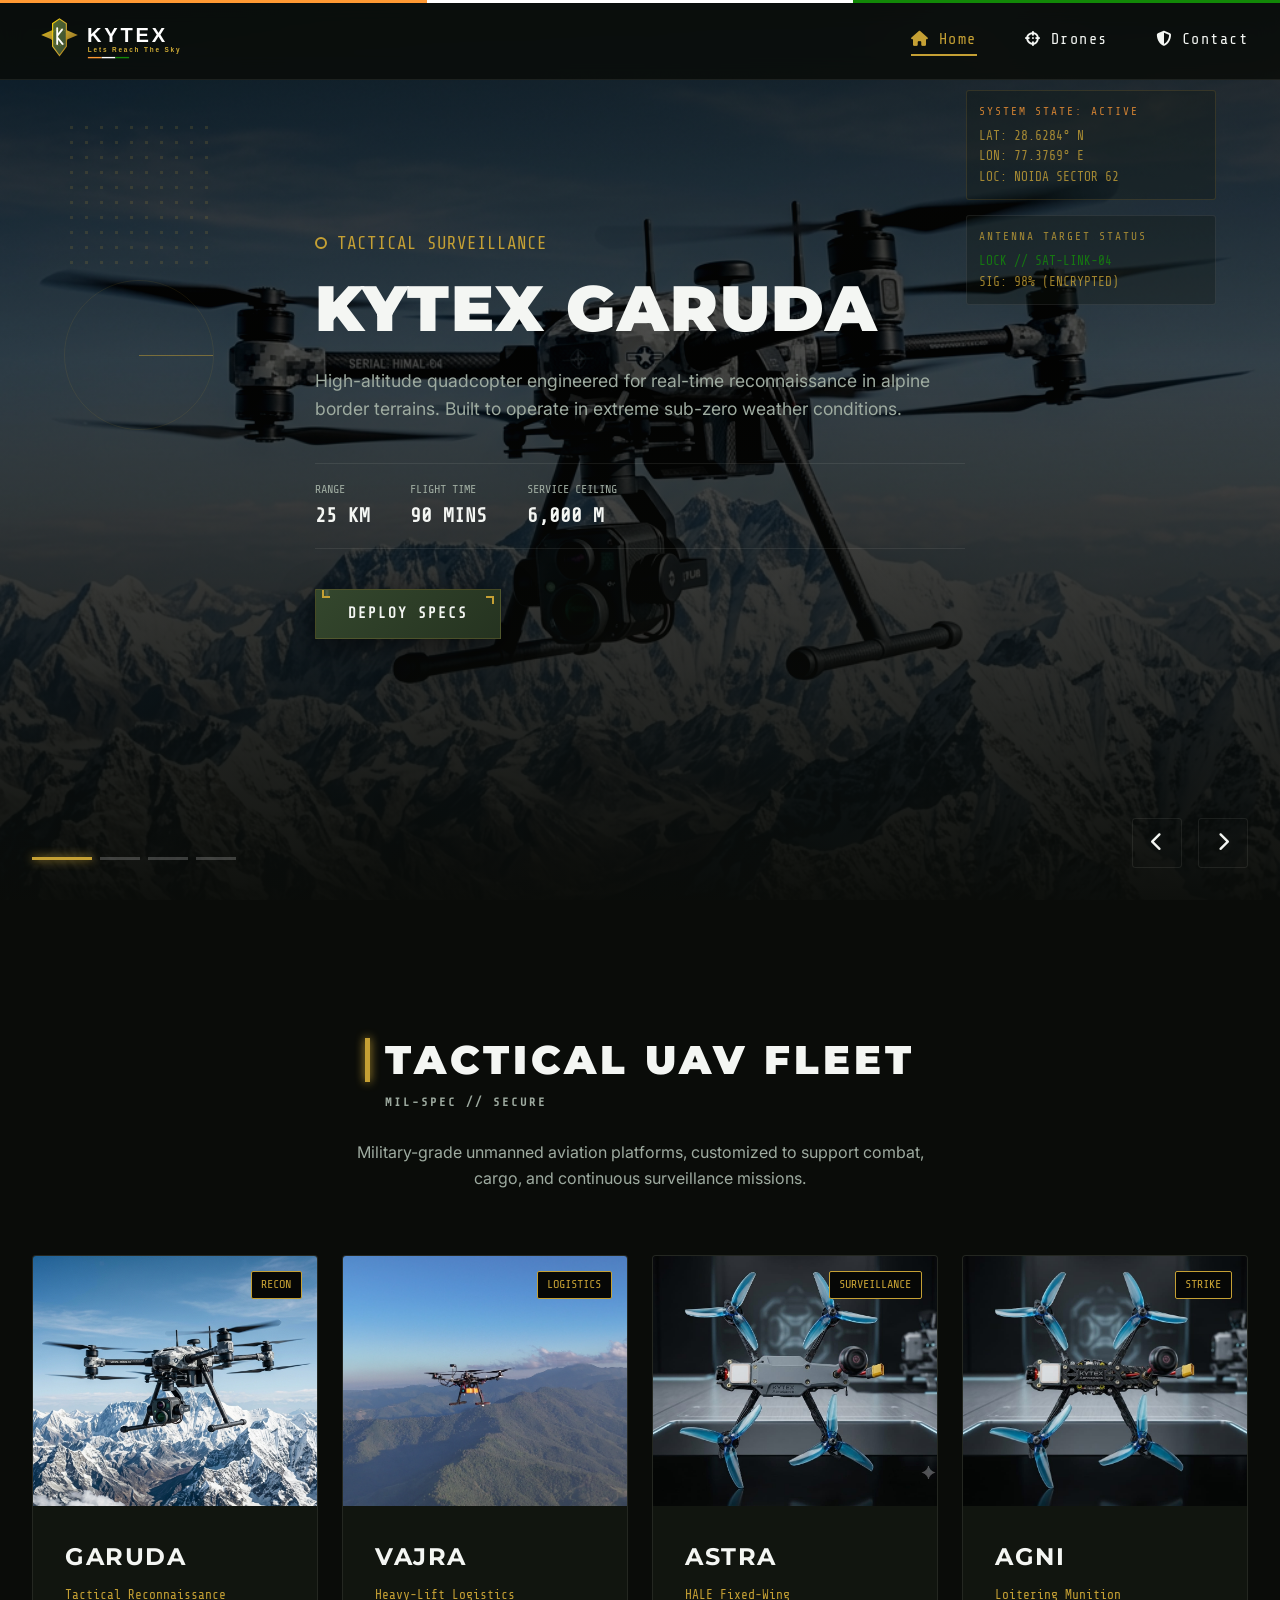
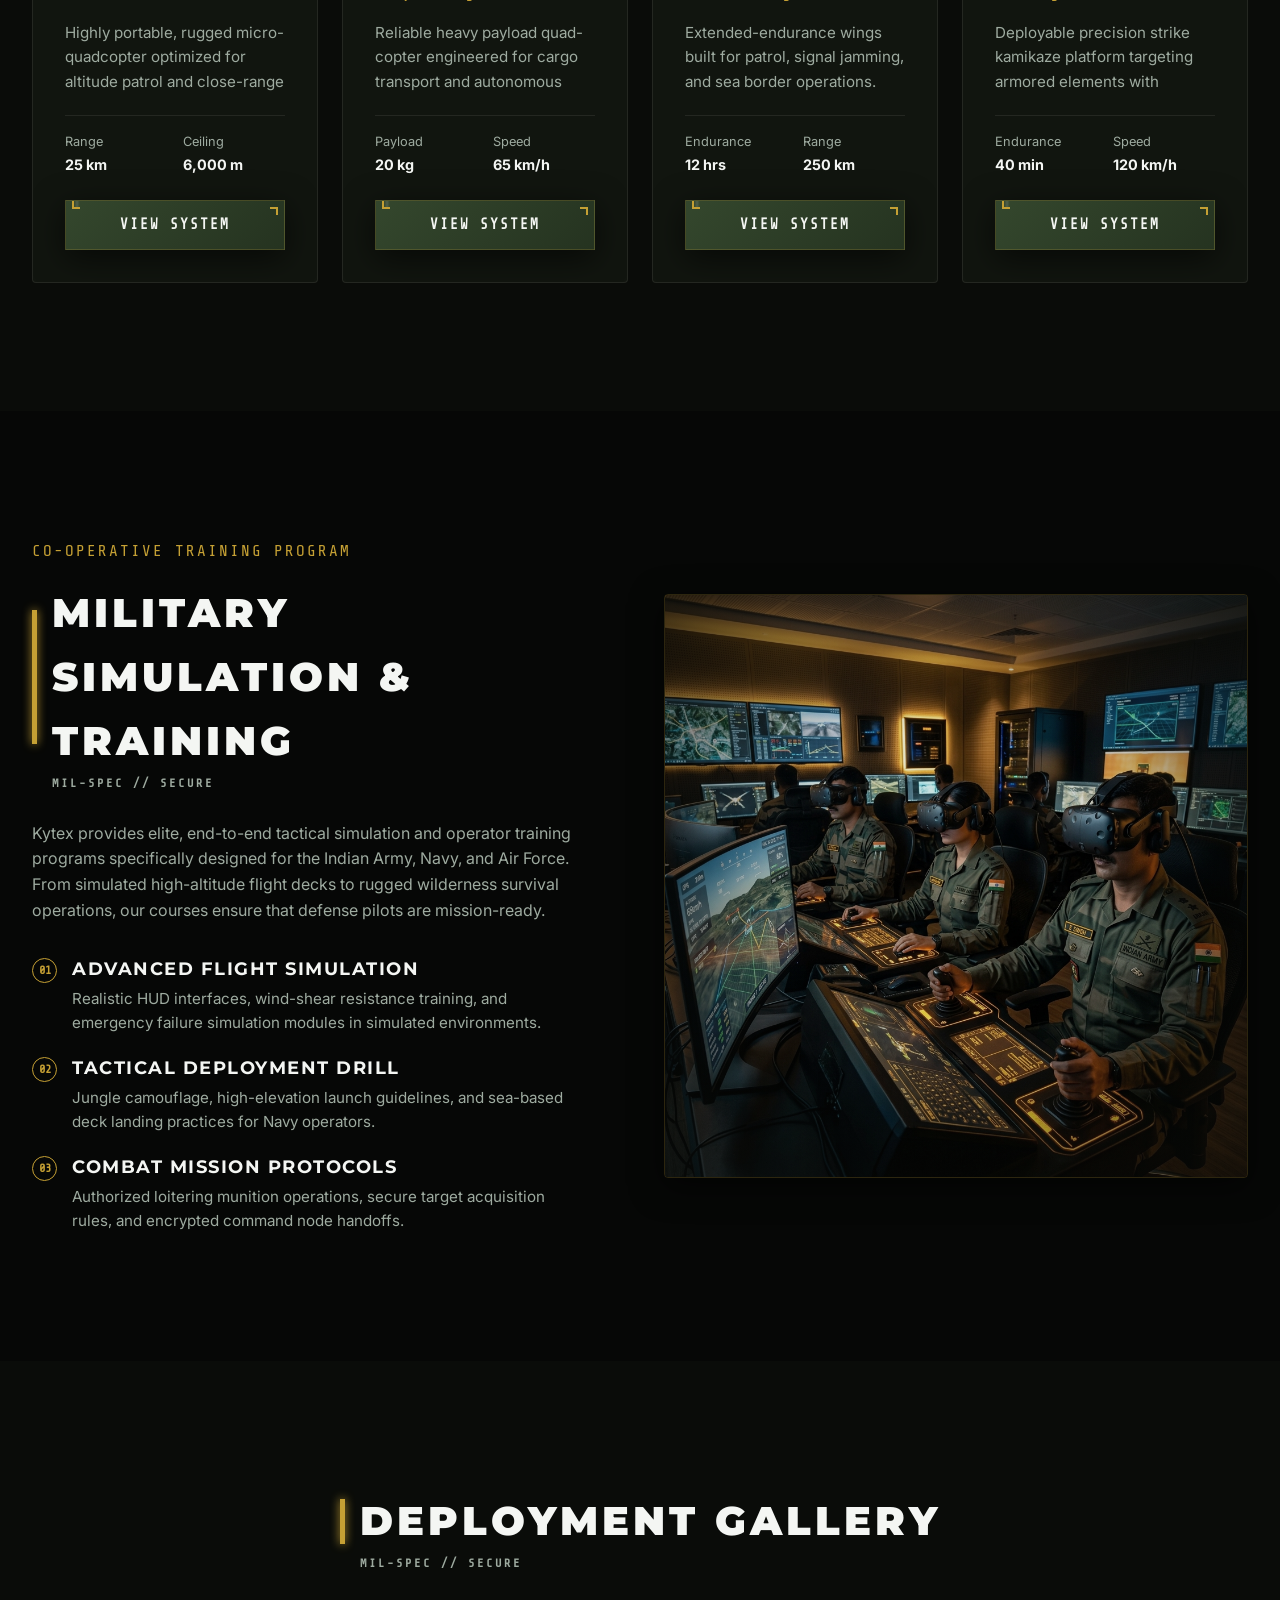
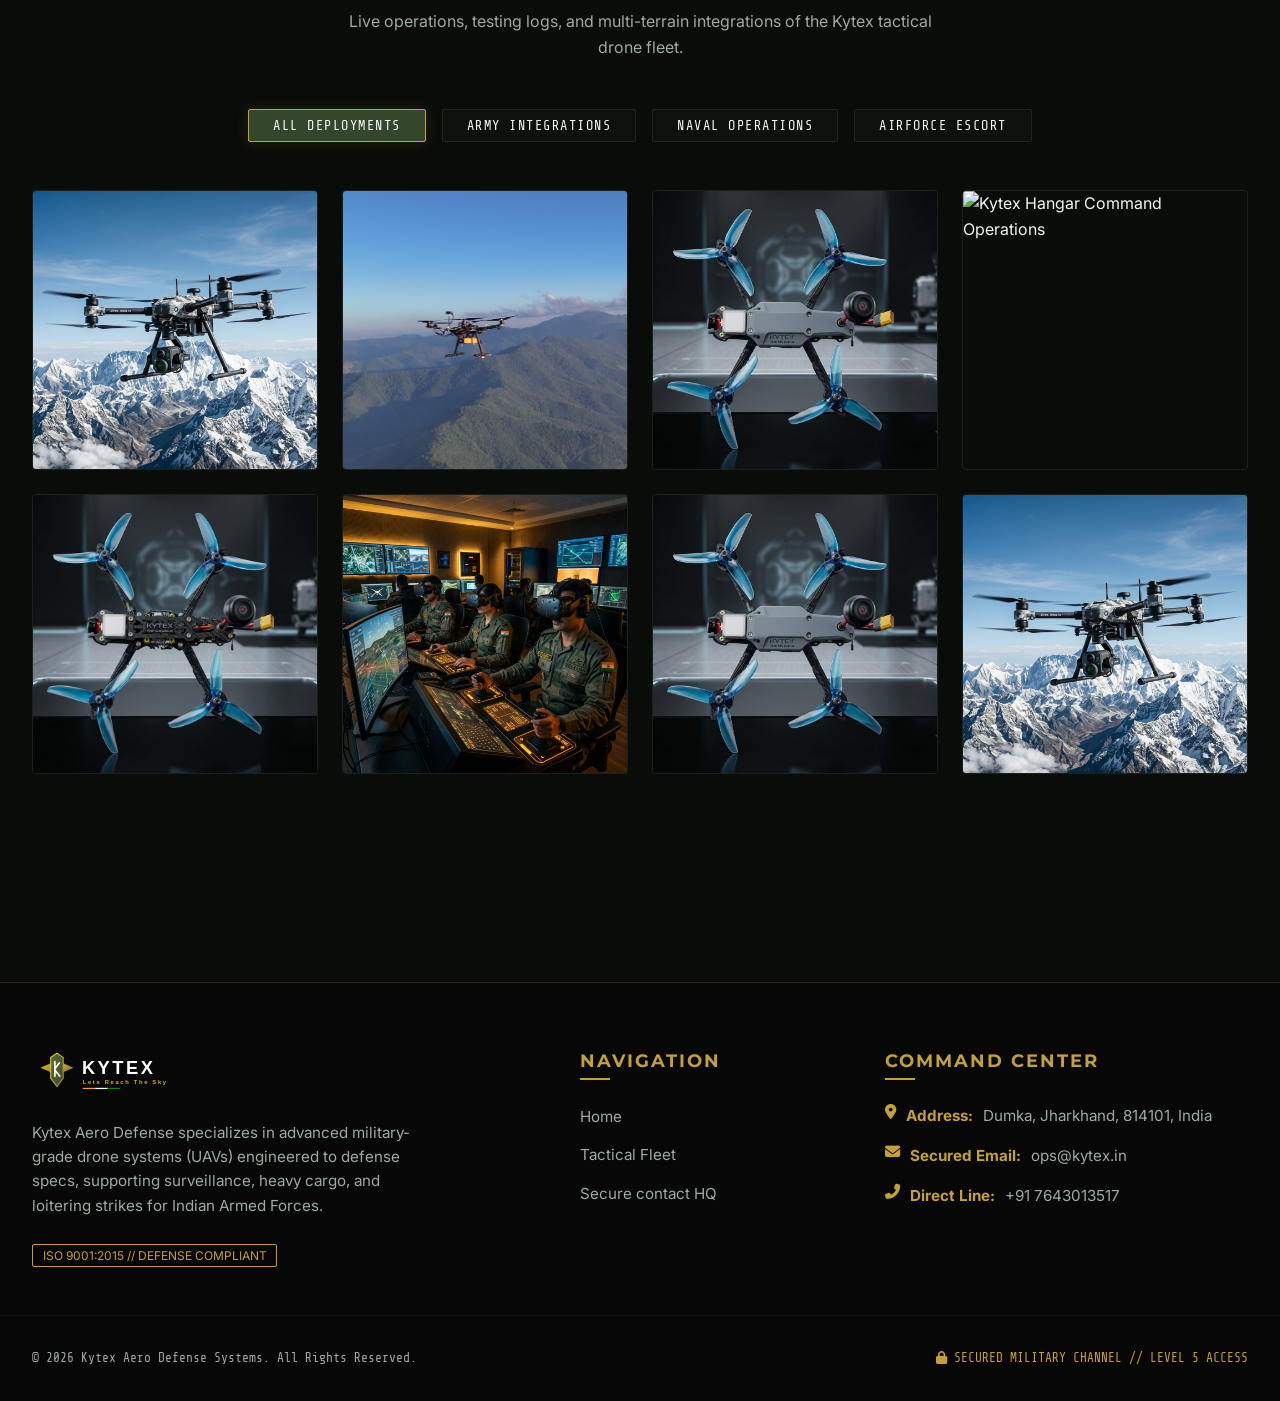
==== commit 47182195: "changes by niyaz" ====
--- a/index.html
+++ b/index.html
@@ -3,13 +3,13 @@
 <head>
   <meta charset="UTF-8">
   <meta name="viewport" content="width=device-width, initial-scale=1.0">
-  <title>Kitex | Military UAV Systems & Tactical Defense Drones</title>
-  <meta name="description" content="Kitex designs and manufactures premium military-grade unmanned aerial systems (UAVs) for surveillance, heavy cargo, and precision tactical strikes for the Indian Armed Forces.">
+  <title>Kytex | Lets Reach The Sky & Tactical Defense Drones</title>
+  <meta name="description" content="Kytex designs and manufactures premium military-grade unmanned aerial systems (UAVs) for surveillance, heavy cargo, and precision tactical strikes for the Indian Armed Forces.">
   <link rel="stylesheet" href="css/style.css">
   <link rel="stylesheet" href="https://cdnjs.cloudflare.com/ajax/libs/font-awesome/6.4.0/css/all.min.css">
 </head>
 <body>
-  <h1 style="position: absolute; width: 1px; height: 1px; padding: 0; margin: -1px; overflow: hidden; clip: rect(0, 0, 0, 0); white-space: nowrap; border: 0;">Kitex Aero Defense Systems - Unmanned Military UAV Fleet</h1>
+  <h1 style="position: absolute; width: 1px; height: 1px; padding: 0; margin: -1px; overflow: hidden; clip: rect(0, 0, 0, 0); white-space: nowrap; border: 0;">Kytex Aero Defense Systems - Unmanned Military UAV Fleet</h1>
 
   <!-- Indian Tri-Color Banner at Very Top -->
   <div class="tri-color-bar">
@@ -22,7 +22,7 @@
   <header class="header">
     <div class="container header-container">
       <a href="index.html" class="logo-wrapper">
-        <img src="assets/logo.svg" alt="Kitex Logo">
+        <img src="assets/logo.svg" alt="Kytex Logo">
       </a>
       <button class="menu-btn" aria-label="Toggle Navigation">
         <i class="fas fa-bars"></i>
@@ -64,7 +64,7 @@
           <div class="container">
             <div class="slide-content">
               <div class="slide-tagline">TACTICAL SURVEILLANCE</div>
-              <h2 class="slide-title">KITEX GARUDA</h2>
+              <h2 class="slide-title">KYTEX GARUDA</h2>
               <p class="slide-desc">High-altitude quadcopter engineered for real-time reconnaissance in alpine border terrains. Built to operate in extreme sub-zero weather conditions.</p>
               <div class="slide-specs">
                 <div class="slide-spec-item">
@@ -93,7 +93,7 @@
           <div class="container">
             <div class="slide-content">
               <div class="slide-tagline">HEAVY-LIFT LOGISTICS</div>
-              <h2 class="slide-title">KITEX VAJRA</h2>
+              <h2 class="slide-title">KYTEX VAJRA</h2>
               <p class="slide-desc">Rugged cargo drone designed to transport high-priority military payloads, ammunition, and medical gear to forward mountain outposts.</p>
               <div class="slide-specs">
                 <div class="slide-spec-item">
@@ -122,7 +122,7 @@
           <div class="container">
             <div class="slide-content">
               <div class="slide-tagline">LONG-ENDURANCE PATROL</div>
-              <h2 class="slide-title">KITEX ASTRA</h2>
+              <h2 class="slide-title">KYTEX ASTRA</h2>
               <p class="slide-desc">Fixed-wing UAV built for continuous border surveillance, sea patrolling, and electronic countermeasures. High stealth and low acoustic footprint.</p>
               <div class="slide-specs">
                 <div class="slide-spec-item">
@@ -151,7 +151,7 @@
           <div class="container">
             <div class="slide-content">
               <div class="slide-tagline">LOITERING MUNITION</div>
-              <h2 class="slide-title">KITEX AGNI</h2>
+              <h2 class="slide-title">KYTEX AGNI</h2>
               <p class="slide-desc">High-precision loitering munition (strike drone). Designed for search, tracking, and surgical strikes against armored infantry targets.</p>
               <div class="slide-specs">
                 <div class="slide-spec-item">
@@ -194,7 +194,7 @@
         <!-- Card 1: Garuda -->
         <div class="product-card">
           <div class="card-img-wrapper">
-            <img src="assets/drone_garuda.png" alt="Kitex Garuda Quadcopter">
+            <img src="assets/drone_garuda.png" alt="Kytex Garuda Quadcopter">
             <span class="card-tag">RECON</span>
           </div>
           <div class="card-content">
@@ -212,7 +212,7 @@
         <!-- Card 2: Vajra -->
         <div class="product-card">
           <div class="card-img-wrapper">
-            <img src="assets/drone_vajra.png" alt="Kitex Vajra heavy lift">
+            <img src="assets/drone_vajra.png" alt="Kytex Vajra heavy lift">
             <span class="card-tag">LOGISTICS</span>
           </div>
           <div class="card-content">
@@ -230,7 +230,7 @@
         <!-- Card 3: Astra -->
         <div class="product-card">
           <div class="card-img-wrapper">
-            <img src="assets/drone_astra.png" alt="Kitex Astra Wing">
+            <img src="assets/drone_astra.png" alt="Kytex Astra Wing">
             <span class="card-tag">SURVEILLANCE</span>
           </div>
           <div class="card-content">
@@ -248,7 +248,7 @@
         <!-- Card 4: Agni -->
         <div class="product-card">
           <div class="card-img-wrapper">
-            <img src="assets/drone_agni.png" alt="Kitex Agni Kamikaze">
+            <img src="assets/drone_agni.png" alt="Kytex Agni Kamikaze">
             <span class="card-tag">STRIKE</span>
           </div>
           <div class="card-content">
@@ -272,7 +272,7 @@
       <div class="training-content">
         <p class="mono-text">CO-OPERATIVE TRAINING PROGRAM</p>
         <h2 class="section-title" style="margin-top: 1rem;">Military Simulation & Training</h2>
-        <p style="color: var(--text-muted); margin-bottom: 2rem;">Kitex provides elite, end-to-end tactical simulation and operator training programs specifically designed for the Indian Army, Navy, and Air Force. From simulated high-altitude flight decks to rugged wilderness survival operations, our courses ensure that defense pilots are mission-ready.</p>
+        <p style="color: var(--text-muted); margin-bottom: 2rem;">Kytex provides elite, end-to-end tactical simulation and operator training programs specifically designed for the Indian Army, Navy, and Air Force. From simulated high-altitude flight decks to rugged wilderness survival operations, our courses ensure that defense pilots are mission-ready.</p>
         
         <div class="training-feature-list">
           <div class="training-feature-item">
@@ -312,7 +312,7 @@
     <div class="container">
       <div style="text-align: center; margin-bottom: 3rem;">
         <h2 class="section-title">Deployment Gallery</h2>
-        <p style="color: var(--text-muted); max-width: 600px; margin: 0.5rem auto 0;">Live operations, testing logs, and multi-terrain integrations of the Kitex tactical drone fleet.</p>
+        <p style="color: var(--text-muted); max-width: 600px; margin: 0.5rem auto 0;">Live operations, testing logs, and multi-terrain integrations of the Kytex tactical drone fleet.</p>
       </div>
 
       <!-- Category Filter Tabs -->
@@ -347,7 +347,7 @@
           </div>
         </div>
         <div class="gallery-item show" data-category="airforce">
-          <img src="assets/kitex_hero.png" alt="Kitex Hangar Command Operations">
+          <img src="assets/kytex_hero.png" alt="Kytex Hangar Command Operations">
           <div class="gallery-item-overlay">
             <h4 class="gallery-item-title">Hangar Fleet Setup</h4>
             <span class="gallery-item-category">Airforce // Command center inspections</span>
@@ -398,8 +398,8 @@
   <footer class="footer">
     <div class="container footer-grid">
       <div class="footer-info">
-        <img src="assets/logo.svg" alt="Kitex Logo" class="footer-logo">
-        <p class="footer-desc">Kitex Aero Defense specializes in advanced military-grade drone systems (UAVs) engineered to defense specs, supporting surveillance, heavy cargo, and loitering strikes for Indian Armed Forces.</p>
+        <img src="assets/logo.svg" alt="Kytex Logo" class="footer-logo">
+        <p class="footer-desc">Kytex Aero Defense specializes in advanced military-grade drone systems (UAVs) engineered to defense specs, supporting surveillance, heavy cargo, and loitering strikes for Indian Armed Forces.</p>
         <span class="footer-badge">ISO 9001:2015 // DEFENSE COMPLIANT</span>
       </div>
 
@@ -415,15 +415,15 @@
       <div class="footer-contact">
         <h4 class="footer-title">Command Center</h4>
         <ul class="footer-contact-info">
-          <li><i class="fas fa-map-marker-alt" style="color: var(--accent-gold);"></i> <span>Address:</span> Sector 62, Noida, Uttar Pradesh, 201301, India</li>
-          <li><i class="fas fa-envelope" style="color: var(--accent-gold);"></i> <span>Secured Email:</span> ops@kitex.in</li>
-          <li><i class="fas fa-phone-alt" style="color: var(--accent-gold);"></i> <span>Direct Line:</span> +91 (120) 244-6200</li>
+          <li><i class="fas fa-map-marker-alt" style="color: var(--accent-gold);"></i> <span>Address:</span> Dumka, Jharkhand, 814101, India</li>
+          <li><i class="fas fa-envelope" style="color: var(--accent-gold);"></i> <span>Secured Email:</span> ops@kytex.in</li>
+          <li><i class="fas fa-phone-alt" style="color: var(--accent-gold);"></i> <span>Direct Line:</span> +91 7643013517</li>
         </ul>
       </div>
     </div>
 
     <div class="container footer-bottom">
-      <p>&copy; 2026 Kitex Aero Defense Systems. All Rights Reserved.</p>
+      <p>&copy; 2026 Kytex Aero Defense Systems. All Rights Reserved.</p>
       <p style="color: var(--accent-gold);"><i class="fas fa-lock"></i> SECURED MILITARY CHANNEL // LEVEL 5 ACCESS</p>
     </div>
   </footer>
--- a/css/style.css
+++ b/css/style.css
@@ -1,5 +1,5 @@
 /* 
-  KITEX - Military UAV Systems
+  KYTEX - Lets Reach The Sky
   Global Stylesheet & Design System
 */
 
@@ -945,7 +945,7 @@
 /* --- PRODUCT PAGE SPECIFICS --- */
 .page-hero {
   height: 350px;
-  background: linear-gradient(0deg, var(--bg-dark), rgba(10, 12, 9, 0.6)), url('../assets/kitex_hero.png') center/cover;
+  background: linear-gradient(0deg, var(--bg-dark), rgba(10, 12, 9, 0.6)), url('../assets/kytex_hero.png') center/cover;
   display: flex;
   align-items: flex-end;
   padding-bottom: 4rem;
